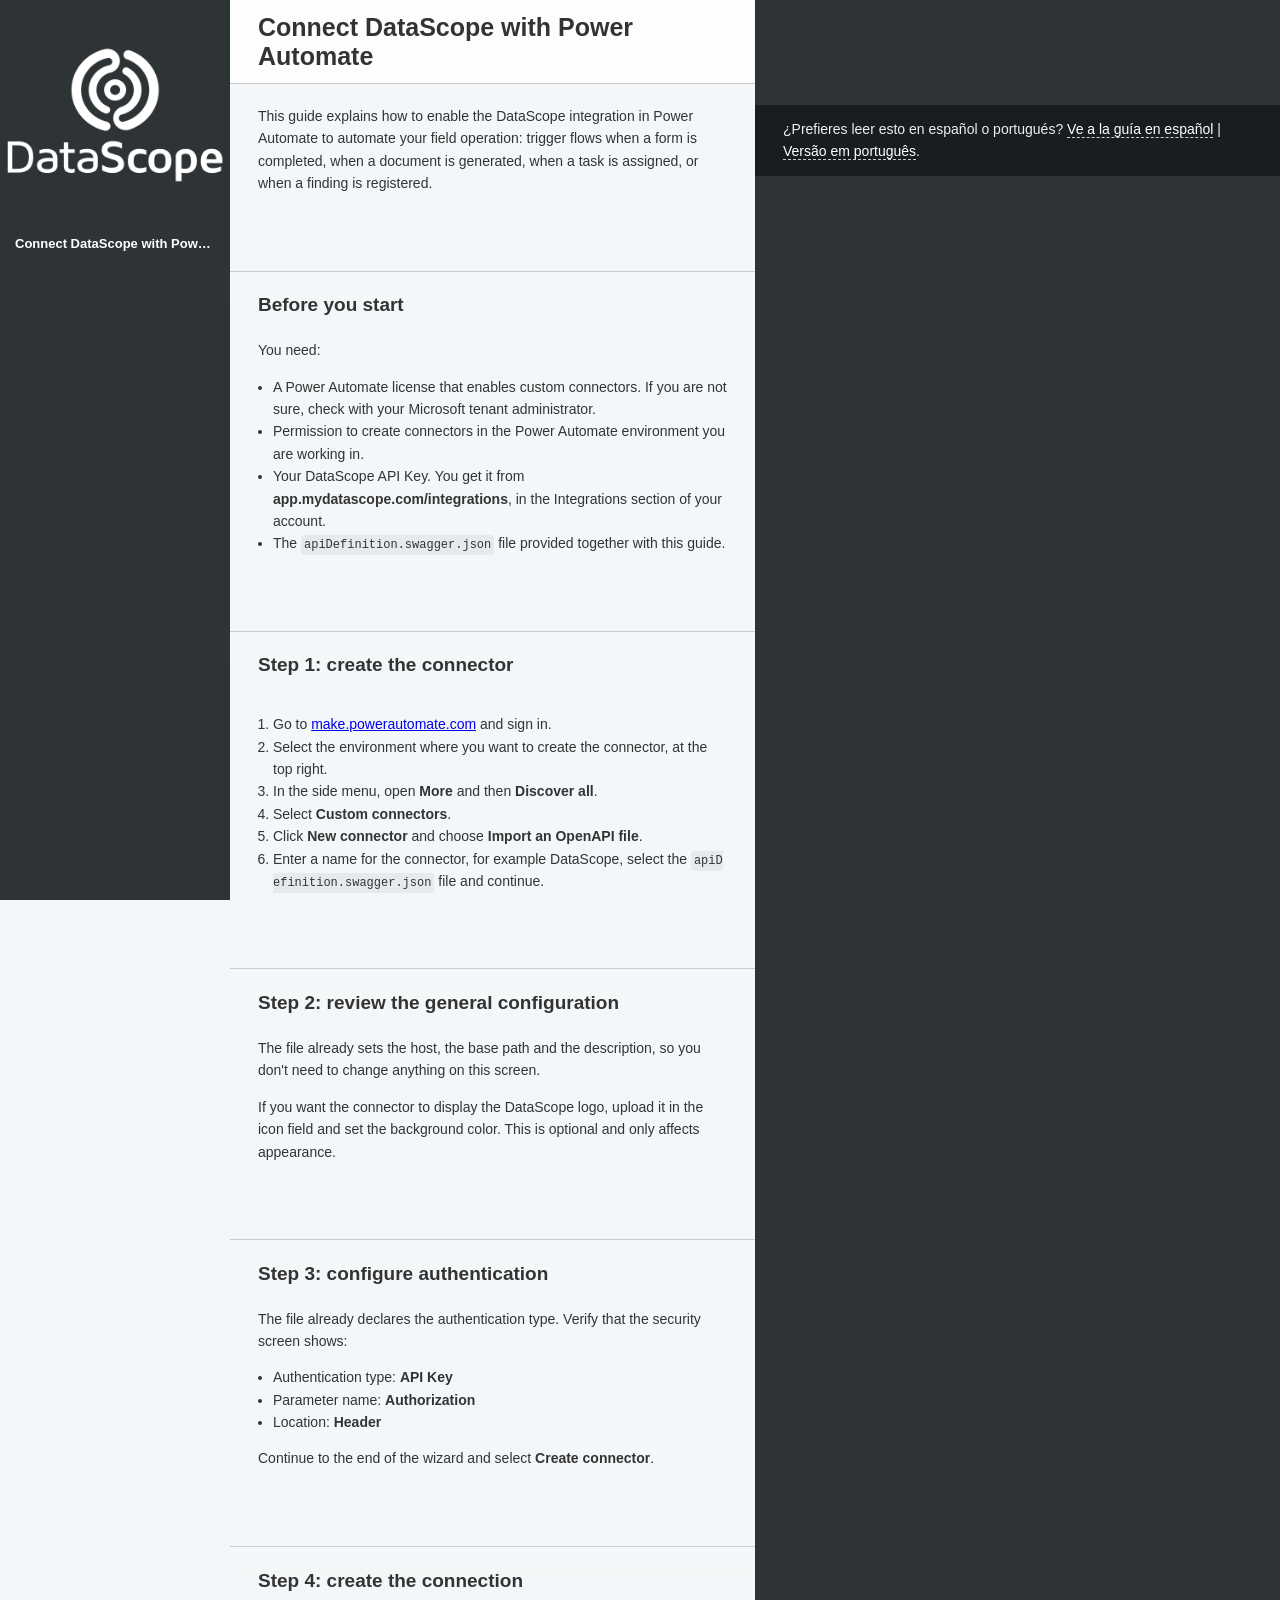
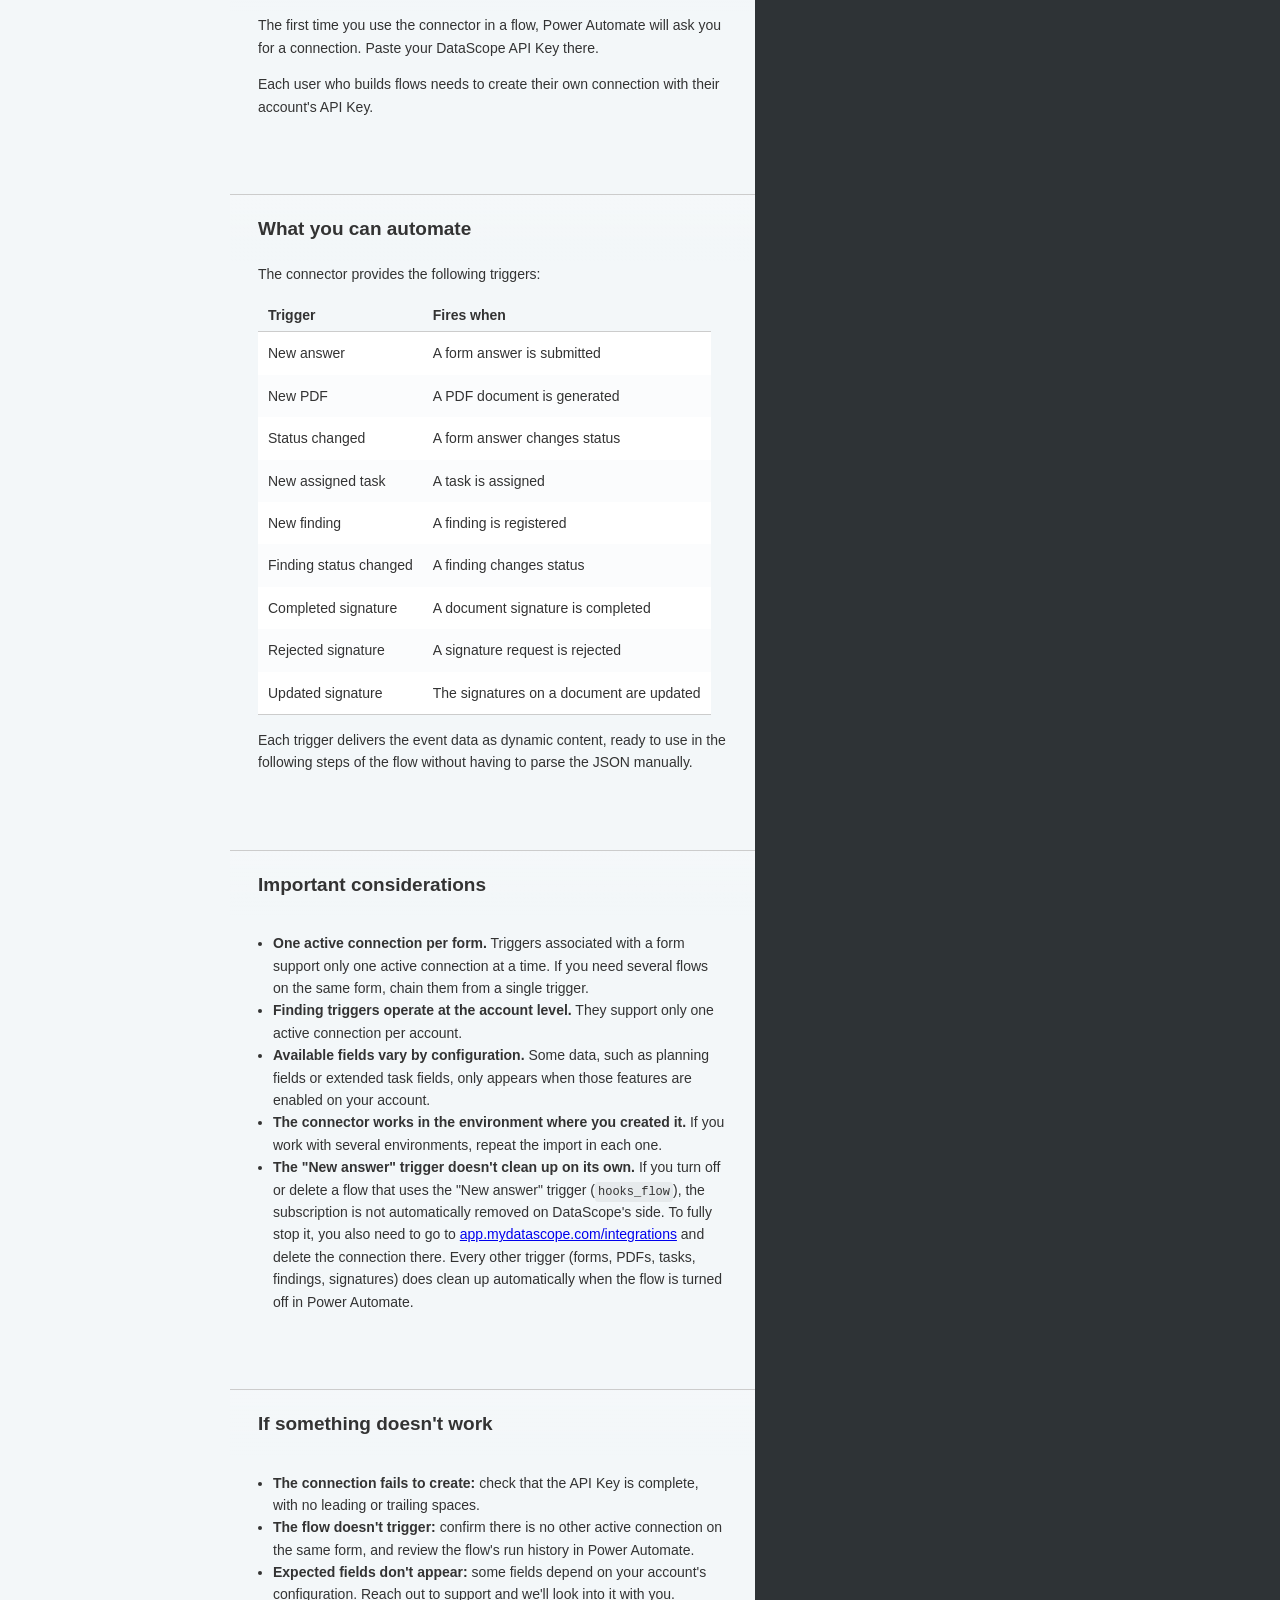
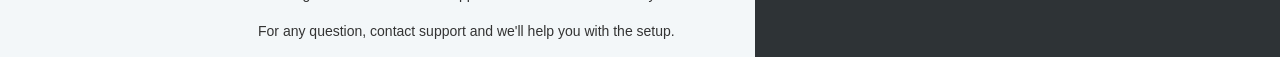
==== power_automate/connector_guide_en.html @ 63ce6d75 "deploy: f65d95aafb56ac2aa57282734aee9a17888c3201" ====
<!doctype html>
<html>
  <head>
    <meta charset="utf-8">
    <meta content="IE=edge,chrome=1" http-equiv="X-UA-Compatible">
    <meta name="viewport" content="width=device-width, initial-scale=1, maximum-scale=1">
    <title>Connect DataScope with Power Automate</title>

    <style>
      .highlight table td { padding: 5px; }
.highlight table pre { margin: 0; }
.highlight .gh {
  color: #999999;
}
.highlight .sr {
  color: #f6aa11;
}
.highlight .go {
  color: #888888;
}
.highlight .gp {
  color: #555555;
}
.highlight .gs {
}
.highlight .gu {
  color: #aaaaaa;
}
.highlight .nb {
  color: #f6aa11;
}
.highlight .cm {
  color: #75715e;
}
.highlight .cp {
  color: #75715e;
}
.highlight .c1 {
  color: #75715e;
}
.highlight .cs {
  color: #75715e;
}
.highlight .c, .highlight .cd {
  color: #75715e;
}
.highlight .err {
  color: #960050;
}
.highlight .gr {
  color: #960050;
}
.highlight .gt {
  color: #960050;
}
.highlight .gd {
  color: #49483e;
}
.highlight .gi {
  color: #49483e;
}
.highlight .ge {
  color: #49483e;
}
.highlight .kc {
  color: #66d9ef;
}
.highlight .kd {
  color: #66d9ef;
}
.highlight .kr {
  color: #66d9ef;
}
.highlight .no {
  color: #66d9ef;
}
.highlight .kt {
  color: #66d9ef;
}
.highlight .mf {
  color: #ae81ff;
}
.highlight .mh {
  color: #ae81ff;
}
.highlight .il {
  color: #ae81ff;
}
.highlight .mi {
  color: #ae81ff;
}
.highlight .mo {
  color: #ae81ff;
}
.highlight .m, .highlight .mb, .highlight .mx {
  color: #ae81ff;
}
.highlight .sc {
  color: #ae81ff;
}
.highlight .se {
  color: #ae81ff;
}
.highlight .ss {
  color: #ae81ff;
}
.highlight .sd {
  color: #e6db74;
}
.highlight .s2 {
  color: #e6db74;
}
.highlight .sb {
  color: #e6db74;
}
.highlight .sh {
  color: #e6db74;
}
.highlight .si {
  color: #e6db74;
}
.highlight .sx {
  color: #e6db74;
}
.highlight .s1 {
  color: #e6db74;
}
.highlight .s {
  color: #e6db74;
}
.highlight .na {
  color: #a6e22e;
}
.highlight .nc {
  color: #a6e22e;
}
.highlight .nd {
  color: #a6e22e;
}
.highlight .ne {
  color: #a6e22e;
}
.highlight .nf {
  color: #a6e22e;
}
.highlight .vc {
  color: #ffffff;
}
.highlight .nn {
  color: #ffffff;
}
.highlight .nl {
  color: #ffffff;
}
.highlight .ni {
  color: #ffffff;
}
.highlight .bp {
  color: #ffffff;
}
.highlight .vg {
  color: #ffffff;
}
.highlight .vi {
  color: #ffffff;
}
.highlight .nv {
  color: #ffffff;
}
.highlight .w {
  color: #ffffff;
}
.highlight {
  color: #ffffff;
}
.highlight .n, .highlight .py, .highlight .nx {
  color: #ffffff;
}
.highlight .ow {
  color: #f92672;
}
.highlight .nt {
  color: #f92672;
}
.highlight .k, .highlight .kv {
  color: #f92672;
}
.highlight .kn {
  color: #f92672;
}
.highlight .kp {
  color: #f92672;
}
.highlight .o {
  color: #f92672;
}
    </style>
    <link href="../stylesheets/screen.css" rel="stylesheet" media="screen" />
    <link href="../stylesheets/print.css" rel="stylesheet" media="print" />
      <script src="../javascripts/all_nosearch.js"></script>
  </head>

  <body class="power_automate power_automate_connector_guide_en" data-languages="[]">
    <a href="#" id="nav-button">
      <span>
        NAV
        <img src="../images/navbar.png" alt="Navbar" />
      </span>
    </a>
    <div class="toc-wrapper">
      <img src="../images/logo.png" class="logo" alt="Logo" />
      <div id="toc" class="toc-list-h1">
          <li>
            <a href="#connect-datascope-with-power-automate" class="toc-h1 toc-link" data-title="connect-datascope-with-power-automate">Connect DataScope with Power Automate</a>
              <ul class="toc-list-h2">
                  <li>
                    <a href="#before-you-start" class="toc-h2 toc-link" data-title="before-you-start">Before you start</a>
                  </li>
                  <li>
                    <a href="#step-1-create-the-connector" class="toc-h2 toc-link" data-title="step-1-create-the-connector">Step 1: create the connector</a>
                  </li>
                  <li>
                    <a href="#step-2-review-the-general-configuration" class="toc-h2 toc-link" data-title="step-2-review-the-general-configuration">Step 2: review the general configuration</a>
                  </li>
                  <li>
                    <a href="#step-3-configure-authentication" class="toc-h2 toc-link" data-title="step-3-configure-authentication">Step 3: configure authentication</a>
                  </li>
                  <li>
                    <a href="#step-4-create-the-connection" class="toc-h2 toc-link" data-title="step-4-create-the-connection">Step 4: create the connection</a>
                  </li>
                  <li>
                    <a href="#what-you-can-automate" class="toc-h2 toc-link" data-title="what-you-can-automate">What you can automate</a>
                  </li>
                  <li>
                    <a href="#important-considerations" class="toc-h2 toc-link" data-title="important-considerations">Important considerations</a>
                  </li>
                  <li>
                    <a href="#if-something-doesn-39-t-work" class="toc-h2 toc-link" data-title="if-something-doesn-t-work">If something doesn't work</a>
                  </li>
              </ul>
          </li>
      </div>
    </div>
    <div class="page-wrapper">
      <div class="dark-box"></div>
      <div class="content">
        <h1 id='connect-datascope-with-power-automate'>Connect DataScope with Power Automate</h1>
<blockquote>
<p>¿Prefieres leer esto en español o portugués? <a href="connector_guide_es.html">Ve a la guía en español</a> | <a href="connector_guide_pt.html">Versão em português</a>.</p>
</blockquote>

<p>This guide explains how to enable the DataScope integration in Power Automate
to automate your field operation: trigger flows when a form is completed,
when a document is generated, when a task is assigned, or when a finding is
registered.</p>
<h2 id='before-you-start'>Before you start</h2>
<p>You need:</p>

<ul>
<li>A Power Automate license that enables custom connectors. If you are not
sure, check with your Microsoft tenant administrator.</li>
<li>Permission to create connectors in the Power Automate environment you are
working in.</li>
<li>Your DataScope API Key. You get it from <strong>app.mydatascope.com/integrations</strong>,
in the Integrations section of your account.</li>
<li>The <code>apiDefinition.swagger.json</code> file provided together with this guide.</li>
</ul>
<h2 id='step-1-create-the-connector'>Step 1: create the connector</h2>
<ol>
<li>Go to <a href="https://make.powerautomate.com">make.powerautomate.com</a> and sign
in.</li>
<li>Select the environment where you want to create the connector, at the top
right.</li>
<li>In the side menu, open <strong>More</strong> and then <strong>Discover all</strong>.</li>
<li>Select <strong>Custom connectors</strong>.</li>
<li>Click <strong>New connector</strong> and choose <strong>Import an OpenAPI file</strong>.</li>
<li>Enter a name for the connector, for example DataScope, select the
<code>apiDefinition.swagger.json</code> file and continue.</li>
</ol>
<h2 id='step-2-review-the-general-configuration'>Step 2: review the general configuration</h2>
<p>The file already sets the host, the base path and the description, so you
don&#39;t need to change anything on this screen.</p>

<p>If you want the connector to display the DataScope logo, upload it in the
icon field and set the background color. This is optional and only affects
appearance.</p>
<h2 id='step-3-configure-authentication'>Step 3: configure authentication</h2>
<p>The file already declares the authentication type. Verify that the security
screen shows:</p>

<ul>
<li>Authentication type: <strong>API Key</strong></li>
<li>Parameter name: <strong>Authorization</strong></li>
<li>Location: <strong>Header</strong></li>
</ul>

<p>Continue to the end of the wizard and select <strong>Create connector</strong>.</p>
<h2 id='step-4-create-the-connection'>Step 4: create the connection</h2>
<p>The first time you use the connector in a flow, Power Automate will ask you
for a connection. Paste your DataScope API Key there.</p>

<p>Each user who builds flows needs to create their own connection with their
account&#39;s API Key.</p>
<h2 id='what-you-can-automate'>What you can automate</h2>
<p>The connector provides the following triggers:</p>

<table><thead>
<tr>
<th>Trigger</th>
<th>Fires when</th>
</tr>
</thead><tbody>
<tr>
<td>New answer</td>
<td>A form answer is submitted</td>
</tr>
<tr>
<td>New PDF</td>
<td>A PDF document is generated</td>
</tr>
<tr>
<td>Status changed</td>
<td>A form answer changes status</td>
</tr>
<tr>
<td>New assigned task</td>
<td>A task is assigned</td>
</tr>
<tr>
<td>New finding</td>
<td>A finding is registered</td>
</tr>
<tr>
<td>Finding status changed</td>
<td>A finding changes status</td>
</tr>
<tr>
<td>Completed signature</td>
<td>A document signature is completed</td>
</tr>
<tr>
<td>Rejected signature</td>
<td>A signature request is rejected</td>
</tr>
<tr>
<td>Updated signature</td>
<td>The signatures on a document are updated</td>
</tr>
</tbody></table>

<p>Each trigger delivers the event data as dynamic content, ready to use in the
following steps of the flow without having to parse the JSON manually.</p>
<h2 id='important-considerations'>Important considerations</h2>
<ul>
<li><strong>One active connection per form.</strong> Triggers associated with a form support
only one active connection at a time. If you need several flows on the
same form, chain them from a single trigger.</li>
<li><strong>Finding triggers operate at the account level.</strong> They support only one
active connection per account.</li>
<li><strong>Available fields vary by configuration.</strong> Some data, such as planning
fields or extended task fields, only appears when those features are
enabled on your account.</li>
<li><strong>The connector works in the environment where you created it.</strong> If you
work with several environments, repeat the import in each one.</li>
<li><strong>The &quot;New answer&quot; trigger doesn&#39;t clean up on its own.</strong> If you turn off or
delete a flow that uses the &quot;New answer&quot; trigger (<code>hooks_flow</code>), the
subscription is not automatically removed on DataScope&#39;s side. To fully
stop it, you also need to go to
<a href="https://app.mydatascope.com/integrations">app.mydatascope.com/integrations</a>
and delete the connection there. Every other trigger (forms, PDFs, tasks,
findings, signatures) does clean up automatically when the flow is turned
off in Power Automate.</li>
</ul>
<h2 id='if-something-doesn-39-t-work'>If something doesn&#39;t work</h2>
<ul>
<li><strong>The connection fails to create:</strong> check that the API Key is complete,
with no leading or trailing spaces.</li>
<li><strong>The flow doesn&#39;t trigger:</strong> confirm there is no other active connection
on the same form, and review the flow&#39;s run history in Power Automate.</li>
<li><strong>Expected fields don&#39;t appear:</strong> some fields depend on your account&#39;s
configuration. Reach out to support and we&#39;ll look into it with you.</li>
</ul>

<p>For any question, contact support and we&#39;ll help you with the setup.</p>

      </div>
      <div class="dark-box">
      </div>
    </div>
  </body>
</html>
---- stylesheets/screen.css ----
/*! normalize.css v3.0.2 | MIT License | git.io/normalize */html{font-family:sans-serif;-ms-text-size-adjust:100%;-webkit-text-size-adjust:100%}body{margin:0}article,aside,details,figcaption,figure,footer,header,hgroup,main,menu,nav,section,summary{display:block}audio,canvas,progress,video{display:inline-block;vertical-align:baseline}audio:not([controls]){display:none;height:0}[hidden],template{display:none}a{background-color:transparent}a:active,a:hover{outline:0}abbr[title]{border-bottom:1px dotted}b,strong{font-weight:bold}dfn{font-style:italic}h1{font-size:2em;margin:0.67em 0}mark{background:#ff0;color:#000}small{font-size:80%}sub,sup{font-size:75%;line-height:0;position:relative;vertical-align:baseline}sup{top:-0.5em}sub{bottom:-0.25em}img{border:0}svg:not(:root){overflow:hidden}figure{margin:1em 40px}hr{box-sizing:content-box;height:0}pre{overflow:auto}code,kbd,pre,samp{font-family:monospace, monospace;font-size:1em}button,input,optgroup,select,textarea{color:inherit;font:inherit;margin:0}button{overflow:visible}button,select{text-transform:none}button,html input[type="button"],input[type="reset"],input[type="submit"]{-webkit-appearance:button;cursor:pointer}button[disabled],html input[disabled]{cursor:default}button::-moz-focus-inner,input::-moz-focus-inner{border:0;padding:0}input{line-height:normal}input[type="checkbox"],input[type="radio"]{box-sizing:border-box;padding:0}input[type="number"]::-webkit-inner-spin-button,input[type="number"]::-webkit-outer-spin-button{height:auto}input[type="search"]{-webkit-appearance:textfield;box-sizing:content-box}input[type="search"]::-webkit-search-cancel-button,input[type="search"]::-webkit-search-decoration{-webkit-appearance:none}fieldset{border:1px solid #c0c0c0;margin:0 2px;padding:0.35em 0.625em 0.75em}legend{border:0;padding:0}textarea{overflow:auto}optgroup{font-weight:bold}table{border-collapse:collapse;border-spacing:0}td,th{padding:0}.content h1,.content h2,.content h3,.content h4,.content h5,.content h6,html,body{font-family:-apple-system, BlinkMacSystemFont, "Segoe UI", Roboto, Helvetica, Arial, sans-serif, "Apple Color Emoji", "Segoe UI Emoji", "Segoe UI Symbol";font-size:14px}.content h1,.content h2,.content h3,.content h4,.content h5,.content h6{font-weight:bold}.content code,.content pre{font-family:Consolas, Menlo, Monaco, "Lucida Console", "Liberation Mono", "DejaVu Sans Mono", "Bitstream Vera Sans Mono", "Courier New", monospace, serif;font-size:12px;line-height:1.5}.content code{word-break:break-all;-webkit-hyphens:auto;-ms-hyphens:auto;hyphens:auto}@font-face{font-family:'slate';src:url(../fonts/slate.eot?-syv14m);src:url(../fonts/slate.eot?#iefix-syv14m) format("embedded-opentype"),url(../fonts/slate.woff2?-syv14m) format("woff2"),url(../fonts/slate.woff?-syv14m) format("woff"),url(../fonts/slate.ttf?-syv14m) format("truetype"),url(../fonts/slate.svg?-syv14m#slate) format("svg");font-weight:normal;font-style:normal}.content aside.warning:before,.content aside.notice:before,.content aside.success:before,.toc-wrapper>.search:before{font-family:'slate';speak:none;font-style:normal;font-weight:normal;font-variant:normal;text-transform:none;line-height:1}.content aside.warning:before{content:"\e600"}.content aside.notice:before{content:"\e602"}.content aside.success:before{content:"\e606"}.toc-wrapper>.search:before{content:"\e607"}html,body{color:#333;padding:0;margin:0;-webkit-font-smoothing:antialiased;-moz-osx-font-smoothing:grayscale;background-color:#F3F7F9;height:100%;-webkit-text-size-adjust:none}#toc>ul>li>a>span{float:right;background-color:#2484FF;border-radius:40px;width:20px}.toc-wrapper{transition:left 0.3s ease-in-out;overflow-y:auto;overflow-x:hidden;position:fixed;z-index:30;top:0;left:0;bottom:0;width:230px;background-color:#2E3336;font-size:13px;font-weight:bold}.toc-wrapper .lang-selector{display:none}.toc-wrapper .lang-selector a{padding-top:0.5em;padding-bottom:0.5em}.toc-wrapper .logo{display:block;max-width:100%;margin-bottom:0px}.toc-wrapper>.search{position:relative}.toc-wrapper>.search input{background:#2E3336;border-width:0 0 1px 0;border-color:#666;padding:6px 0 6px 20px;box-sizing:border-box;margin:10px 15px;width:200px;outline:none;color:#fff;border-radius:0}.toc-wrapper>.search:before{position:absolute;top:17px;left:15px;color:#fff}.toc-wrapper .search-results{margin-top:0;box-sizing:border-box;height:0;overflow-y:auto;overflow-x:hidden;transition-property:height, margin;transition-duration:180ms;transition-timing-function:ease-in-out;background:#1E2224}.toc-wrapper .search-results.visible{height:30%;margin-bottom:1em}.toc-wrapper .search-results li{margin:1em 15px;line-height:1}.toc-wrapper .search-results a{color:#fff;text-decoration:none}.toc-wrapper .search-results a:hover{text-decoration:underline}.toc-wrapper ul,.toc-wrapper li{list-style:none;margin:0;padding:0;line-height:28px}.toc-wrapper li{color:#fff;transition-property:background;transition-timing-function:linear;transition-duration:200ms}.toc-wrapper .toc-link.active{background-color:#0F75D4;color:#fff}.toc-wrapper .toc-link.active-parent{background-color:#1E2224;color:#fff}.toc-wrapper .toc-list-h2{display:none;background-color:#1E2224;font-weight:500}.toc-wrapper .toc-h2{padding-left:25px;font-size:12px}.toc-wrapper .toc-footer{padding:1em 0;margin-top:1em;border-top:1px dashed #666}.toc-wrapper .toc-footer li,.toc-wrapper .toc-footer a{color:#fff;text-decoration:none}.toc-wrapper .toc-footer a:hover{text-decoration:underline}.toc-wrapper .toc-footer li{font-size:0.8em;line-height:1.7;text-decoration:none}.toc-link,.toc-footer li{padding:0 15px 0 15px;display:block;overflow-x:hidden;white-space:nowrap;text-overflow:ellipsis;text-decoration:none;color:#fff;transition-property:background;transition-timing-function:linear;transition-duration:130ms}#nav-button{padding:0 1.5em 5em 0;display:none;position:fixed;top:0;left:0;z-index:100;color:#000;text-decoration:none;font-weight:bold;opacity:0.7;line-height:16px;transition:left 0.3s ease-in-out}#nav-button span{display:block;padding:6px 6px 6px;background-color:rgba(243,247,249,0.7);transform-origin:0 0;transform:rotate(-90deg) translate(-100%, 0);border-radius:0 0 0 5px}#nav-button img{height:16px;vertical-align:bottom}#nav-button:hover{opacity:1}#nav-button.open{left:230px}.page-wrapper{margin-left:230px;position:relative;z-index:10;background-color:#F3F7F9;min-height:100%;padding-bottom:1px}.page-wrapper .dark-box{width:50%;background-color:#2E3336;position:absolute;right:0;top:0;bottom:0}.page-wrapper .lang-selector{position:fixed;z-index:50;border-bottom:5px solid #2E3336}.lang-selector{background-color:#1E2224;width:100%;font-weight:bold}.lang-selector a{display:block;float:left;color:#fff;text-decoration:none;padding:0 10px;line-height:30px;outline:0}.lang-selector a:active,.lang-selector a:focus{background-color:#111;color:#fff}.lang-selector a.active{background-color:#2E3336;color:#fff}.lang-selector:after{content:'';clear:both;display:block}.content{-webkit-transform:translateZ(0);position:relative;z-index:30}.content:after{content:'';display:block;clear:both}.content>h1,.content>h2,.content>h3,.content>h4,.content>h5,.content>h6,.content>p,.content>table,.content>ul,.content>ol,.content>aside,.content>dl{margin-right:50%;padding:0 28px;box-sizing:border-box;display:block}.content>ul,.content>ol{padding-left:43px}.content>h1,.content>h2,.content>div{clear:both}.content h1{font-size:25px;padding-top:0.5em;padding-bottom:0.5em;margin-bottom:21px;margin-top:2em;border-top:1px solid #ccc;border-bottom:1px solid #ccc;background-color:#fdfdfd}.content h1:first-child,.content div:first-child+h1{border-top-width:0;margin-top:0}.content h2{font-size:19px;margin-top:4em;margin-bottom:0;border-top:1px solid #ccc;padding-top:1.2em;padding-bottom:1.2em;background-image:linear-gradient(to bottom, rgba(255,255,255,0.2), rgba(255,255,255,0))}.content h1+h2,.content h1+div+h2{margin-top:-21px;border-top:none}.content h3,.content h4,.content h5,.content h6{font-size:15px;margin-top:2.5em;margin-bottom:0.8em}.content h4,.content h5,.content h6{font-size:10px}.content hr{margin:2em 0;border-top:2px solid #2E3336;border-bottom:2px solid #F3F7F9}.content table{margin-bottom:1em;overflow:auto}.content table th,.content table td{text-align:left;vertical-align:top;line-height:1.6}.content table th code,.content table td code{white-space:nowrap}.content table th{padding:5px 10px;border-bottom:1px solid #ccc;vertical-align:bottom}.content table td{padding:10px}.content table tr:last-child{border-bottom:1px solid #ccc}.content table tr:nth-child(odd)>td{background-color:white}.content table tr:nth-child(even)>td{background-color:#fbfcfd}.content dt{font-weight:bold}.content dd{margin-left:15px}.content p,.content li,.content dt,.content dd{line-height:1.6;margin-top:0}.content img{max-width:100%}.content code{background-color:rgba(0,0,0,0.05);padding:3px;border-radius:3px}.content pre>code{background-color:transparent;padding:0}.content aside{padding-top:1em;padding-bottom:1em;margin-top:1.5em;margin-bottom:1.5em;background:#8fbcd4;line-height:1.6}.content aside.warning{background-color:#c97a7e}.content aside.success{background-color:#6ac174}.content aside:before{vertical-align:middle;padding-right:0.5em;font-size:14px}.content .search-highlight{padding:2px;margin:-3px;border-radius:4px;border:1px solid #F7E633;background:linear-gradient(to top left, #F7E633 0%, #F1D32F 100%)}.content pre,.content blockquote{background-color:#1E2224;color:#fff;margin:0;width:50%;float:right;clear:right;box-sizing:border-box}.content pre>p,.content blockquote>p{margin:0}.content pre a,.content blockquote a{color:#fff;text-decoration:none;border-bottom:dashed 1px #ccc}.content pre{padding-top:2em;padding-bottom:2em;padding:2em 28px}.content blockquote>p{background-color:#191D1F;padding:13px 2em;color:#eee}@media (max-width: 930px){.toc-wrapper{left:-230px}.toc-wrapper.open{left:0}.page-wrapper{margin-left:0}#nav-button{display:block}.toc-link{padding-top:0.3em;padding-bottom:0.3em}}@media (max-width: 700px){.dark-box{display:none}.content>h1,.content>h2,.content>h3,.content>h4,.content>h5,.content>h6,.content>p,.content>table,.content>ul,.content>ol,.content>aside,.content>dl{margin-right:0}.toc-wrapper .lang-selector{display:block}.page-wrapper .lang-selector{display:none}.content pre,.content blockquote{width:auto;float:none}.content>pre+h1,.content>blockquote+h1,.content>pre+h2,.content>blockquote+h2,.content>pre+h3,.content>blockquote+h3,.content>pre+h4,.content>blockquote+h4,.content>pre+h5,.content>blockquote+h5,.content>pre+h6,.content>blockquote+h6,.content>pre+p,.content>blockquote+p,.content>pre+table,.content>blockquote+table,.content>pre+ul,.content>blockquote+ul,.content>pre+ol,.content>blockquote+ol,.content>pre+aside,.content>blockquote+aside,.content>pre+dl,.content>blockquote+dl{margin-top:28px}}.highlight .c,.highlight .cm,.highlight .c1,.highlight .cs{color:#909090}.highlight,.highlight .w{background-color:#1E2224}
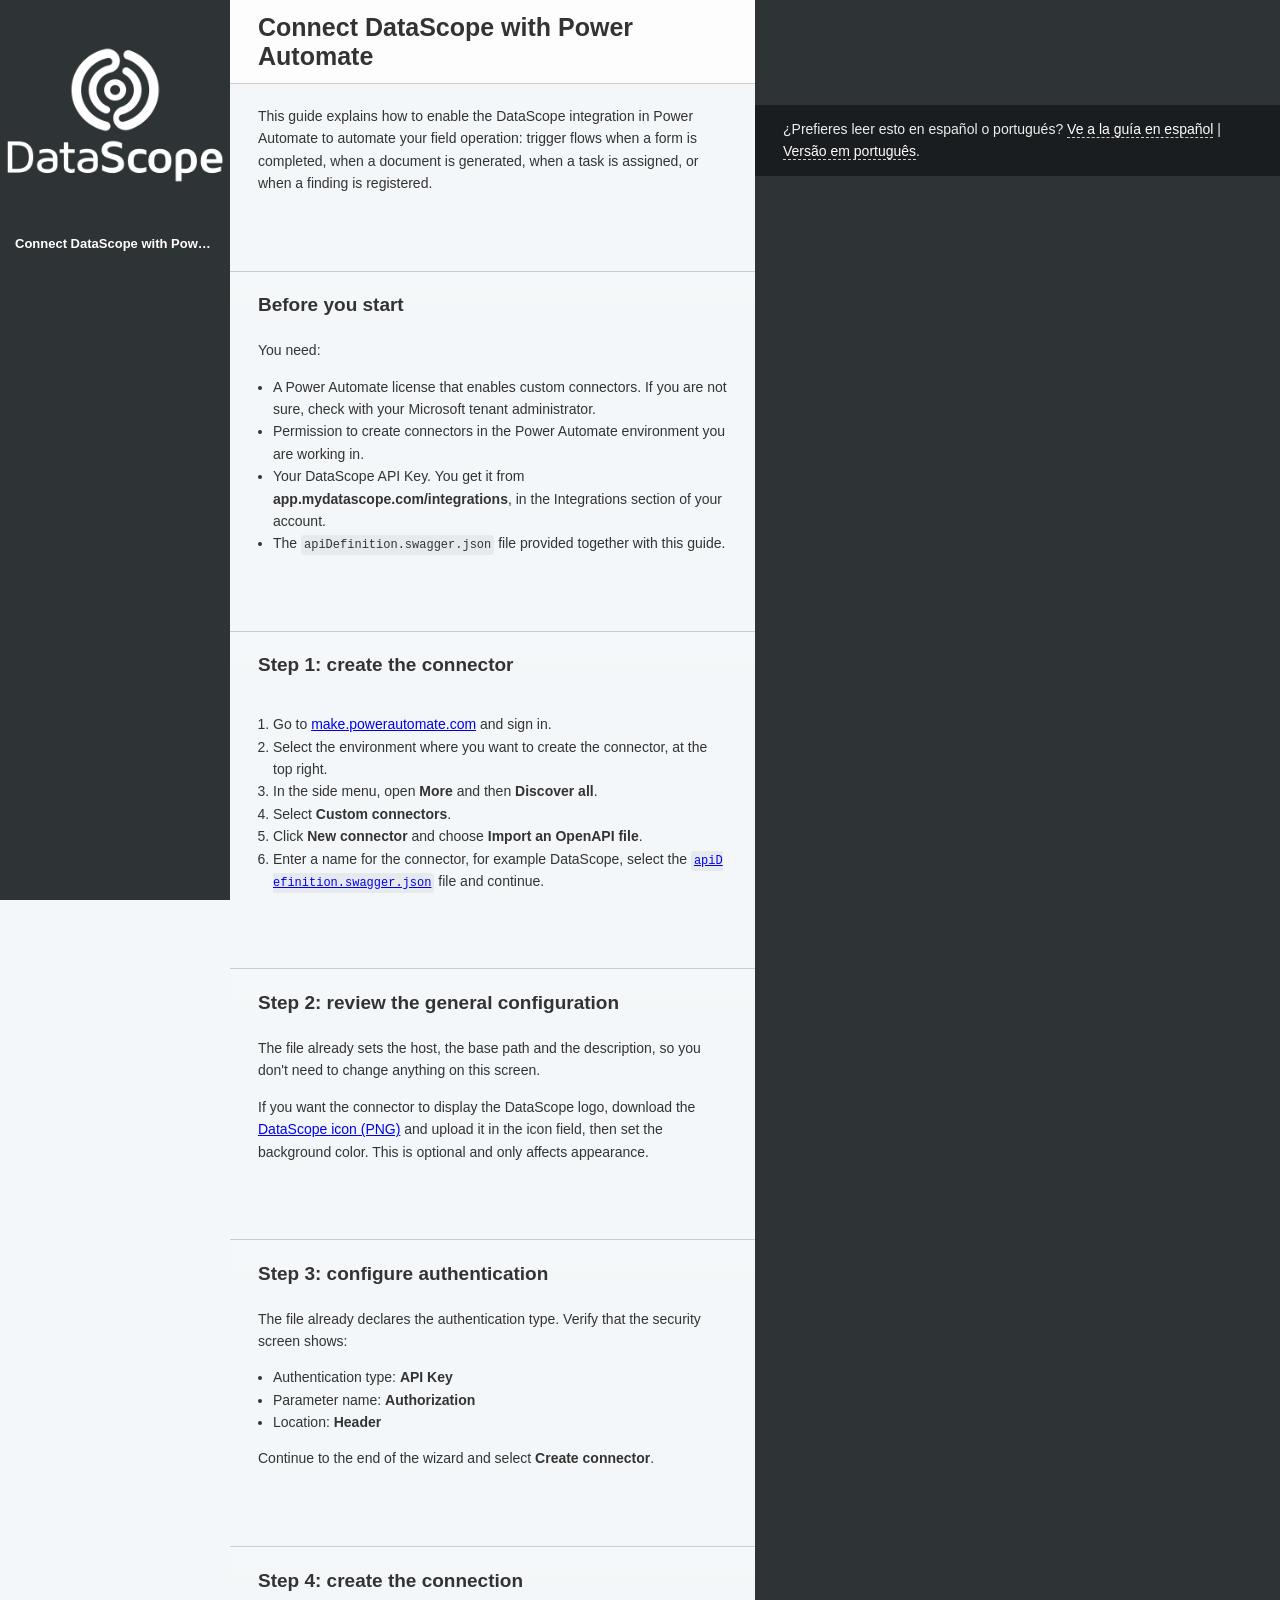
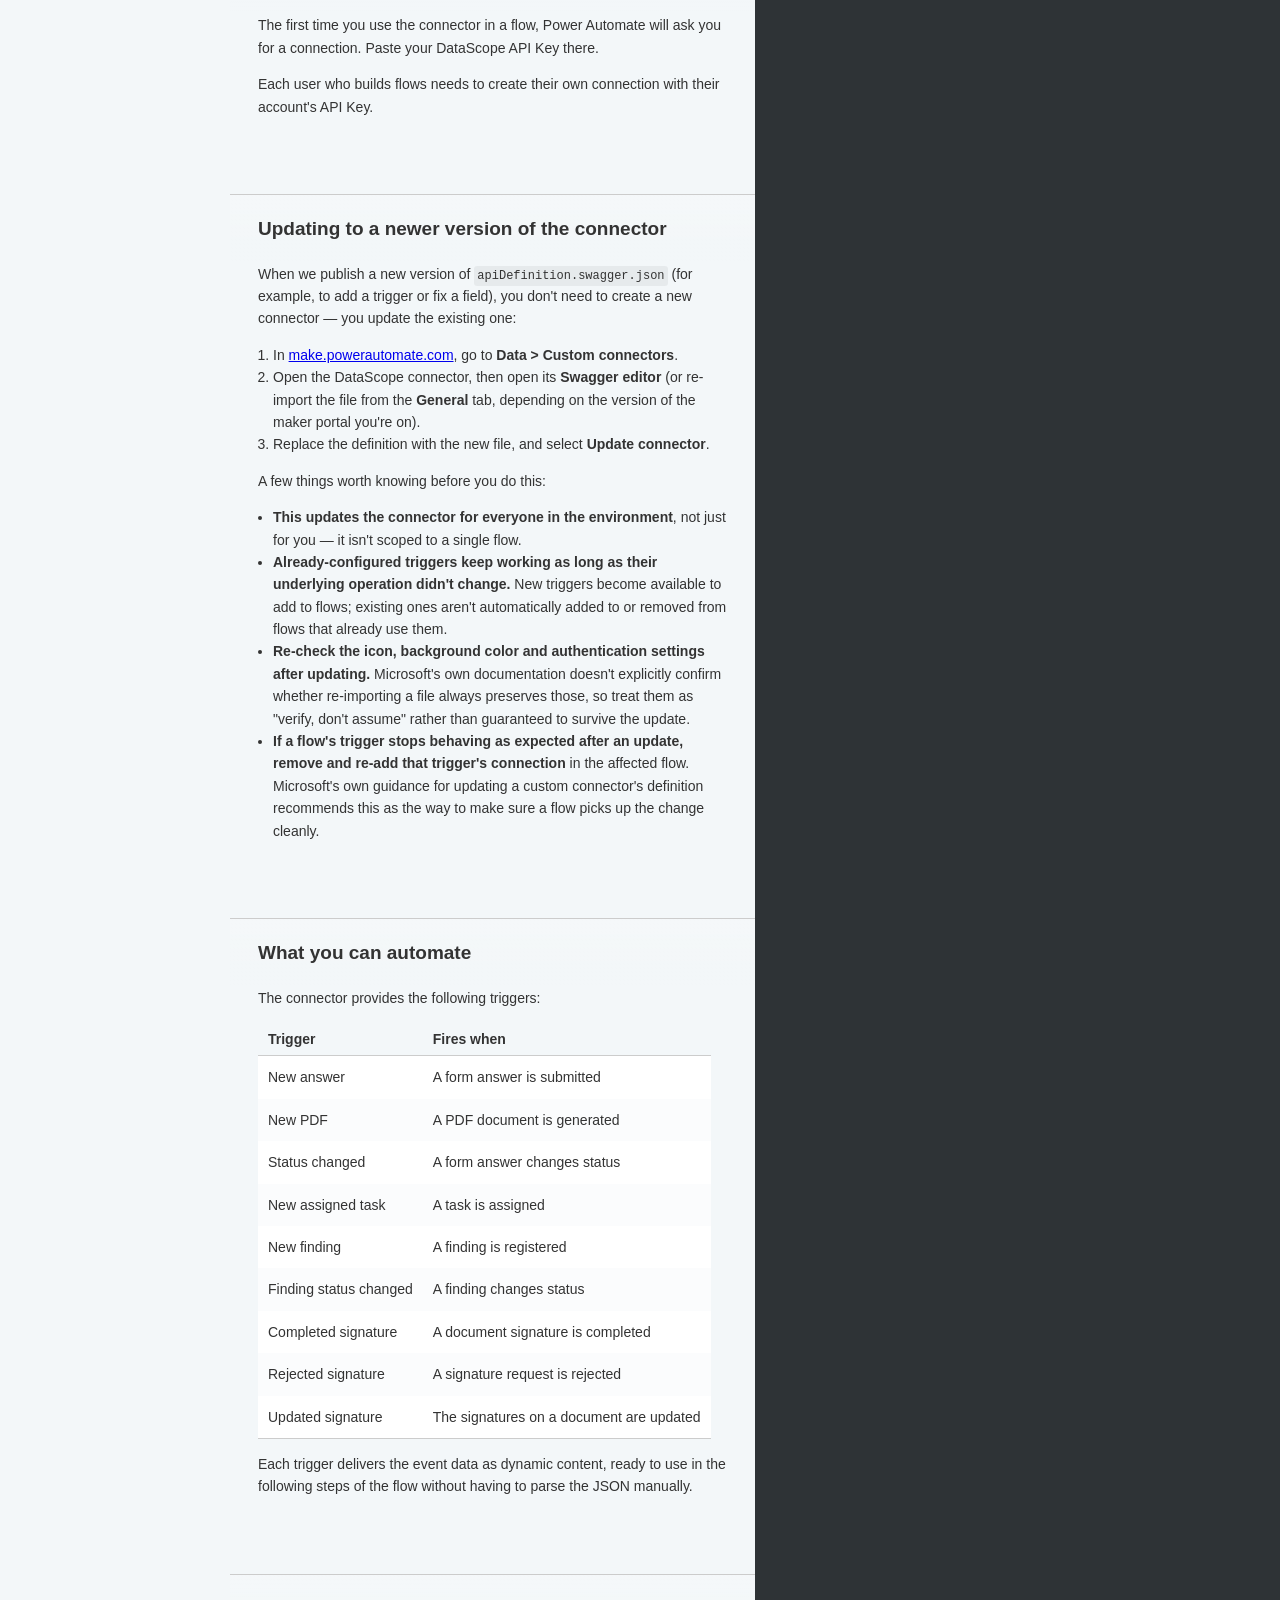
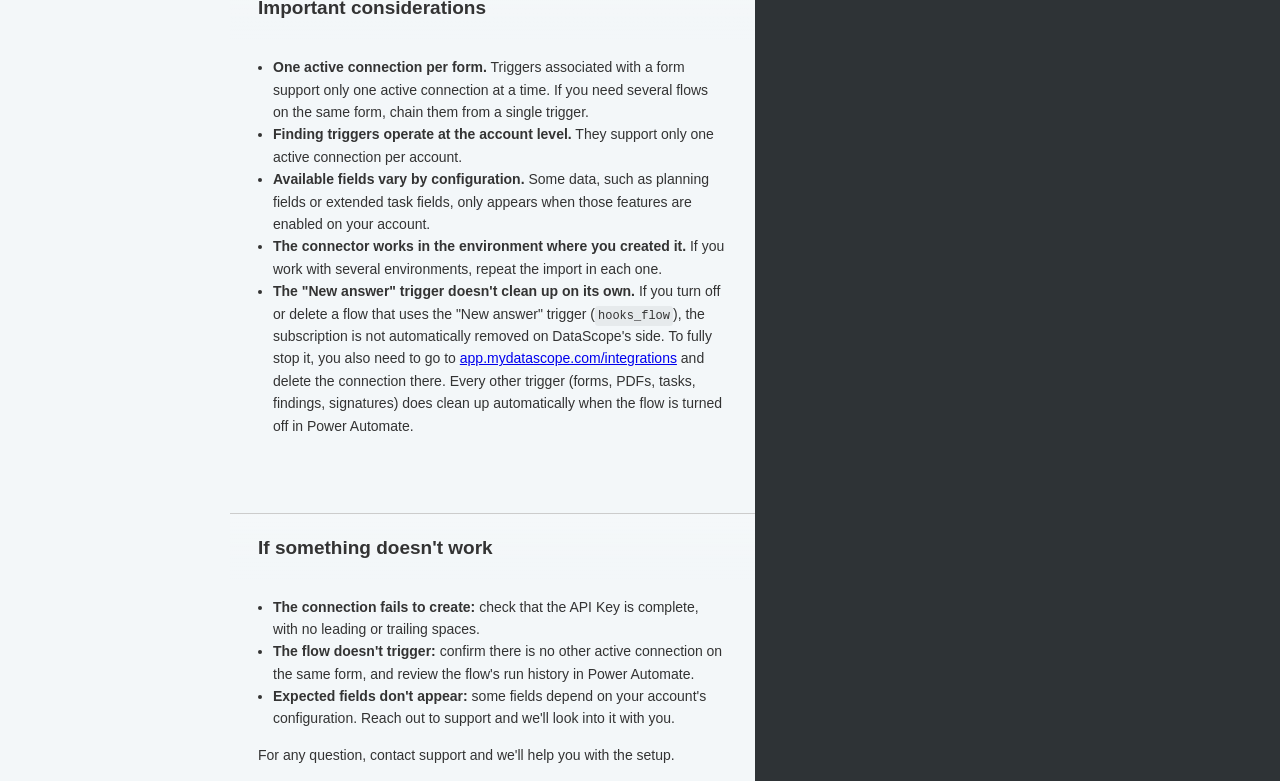
==== commit 4bb5fff2: "deploy: b2612ad9be53dbe543293acf3edf9f59f0210ff0" ====
--- a/power_automate/connector_guide_en.html
+++ b/power_automate/connector_guide_en.html
@@ -228,6 +228,9 @@
                   </li>
                   <li>
                     <a href="#step-4-create-the-connection" class="toc-h2 toc-link" data-title="step-4-create-the-connection">Step 4: create the connection</a>
+                  </li>
+                  <li>
+                    <a href="#updating-to-a-newer-version-of-the-connector" class="toc-h2 toc-link" data-title="updating-to-a-newer-version-of-the-connector">Updating to a newer version of the connector</a>
                   </li>
                   <li>
                     <a href="#what-you-can-automate" class="toc-h2 toc-link" data-title="what-you-can-automate">What you can automate</a>
@@ -276,15 +279,16 @@
 <li>Select <strong>Custom connectors</strong>.</li>
 <li>Click <strong>New connector</strong> and choose <strong>Import an OpenAPI file</strong>.</li>
 <li>Enter a name for the connector, for example DataScope, select the
-<code>apiDefinition.swagger.json</code> file and continue.</li>
+<a href="https://raw.githubusercontent.com/DScope/docs/main/source/power_automate/apiDefinition.swagger.json" target="_blank" rel="noopener noreferrer"><code>apiDefinition.swagger.json</code></a> file and continue.</li>
 </ol>
 <h2 id='step-2-review-the-general-configuration'>Step 2: review the general configuration</h2>
 <p>The file already sets the host, the base path and the description, so you
 don&#39;t need to change anything on this screen.</p>
 
-<p>If you want the connector to display the DataScope logo, upload it in the
-icon field and set the background color. This is optional and only affects
-appearance.</p>
+<p>If you want the connector to display the DataScope logo, download the
+<a href="https://raw.githubusercontent.com/DScope/docs/main/source/power_automate/datascope_icon.png" target="_blank" rel="noopener noreferrer">DataScope icon (PNG)</a>
+and upload it in the icon field, then set the background color. This is
+optional and only affects appearance.</p>
 <h2 id='step-3-configure-authentication'>Step 3: configure authentication</h2>
 <p>The file already declares the authentication type. Verify that the security
 screen shows:</p>
@@ -302,6 +306,23 @@
 
 <p>Each user who builds flows needs to create their own connection with their
 account&#39;s API Key.</p>
+<h2 id='updating-to-a-newer-version-of-the-connector'>Updating to a newer version of the connector</h2>
+<p>When we publish a new version of <code>apiDefinition.swagger.json</code> (for example, to add a trigger or fix a field), you don&#39;t need to create a new connector — you update the existing one:</p>
+
+<ol>
+<li>In <a href="https://make.powerautomate.com">make.powerautomate.com</a>, go to <strong>Data &gt; Custom connectors</strong>.</li>
+<li>Open the DataScope connector, then open its <strong>Swagger editor</strong> (or re-import the file from the <strong>General</strong> tab, depending on the version of the maker portal you&#39;re on).</li>
+<li>Replace the definition with the new file, and select <strong>Update connector</strong>.</li>
+</ol>
+
+<p>A few things worth knowing before you do this:</p>
+
+<ul>
+<li><strong>This updates the connector for everyone in the environment</strong>, not just for you — it isn&#39;t scoped to a single flow.</li>
+<li><strong>Already-configured triggers keep working as long as their underlying operation didn&#39;t change.</strong> New triggers become available to add to flows; existing ones aren&#39;t automatically added to or removed from flows that already use them.</li>
+<li><strong>Re-check the icon, background color and authentication settings after updating.</strong> Microsoft&#39;s own documentation doesn&#39;t explicitly confirm whether re-importing a file always preserves those, so treat them as &quot;verify, don&#39;t assume&quot; rather than guaranteed to survive the update.</li>
+<li><strong>If a flow&#39;s trigger stops behaving as expected after an update, remove and re-add that trigger&#39;s connection</strong> in the affected flow. Microsoft&#39;s own guidance for updating a custom connector&#39;s definition recommends this as the way to make sure a flow picks up the change cleanly.</li>
+</ul>
 <h2 id='what-you-can-automate'>What you can automate</h2>
 <p>The connector provides the following triggers:</p>
 
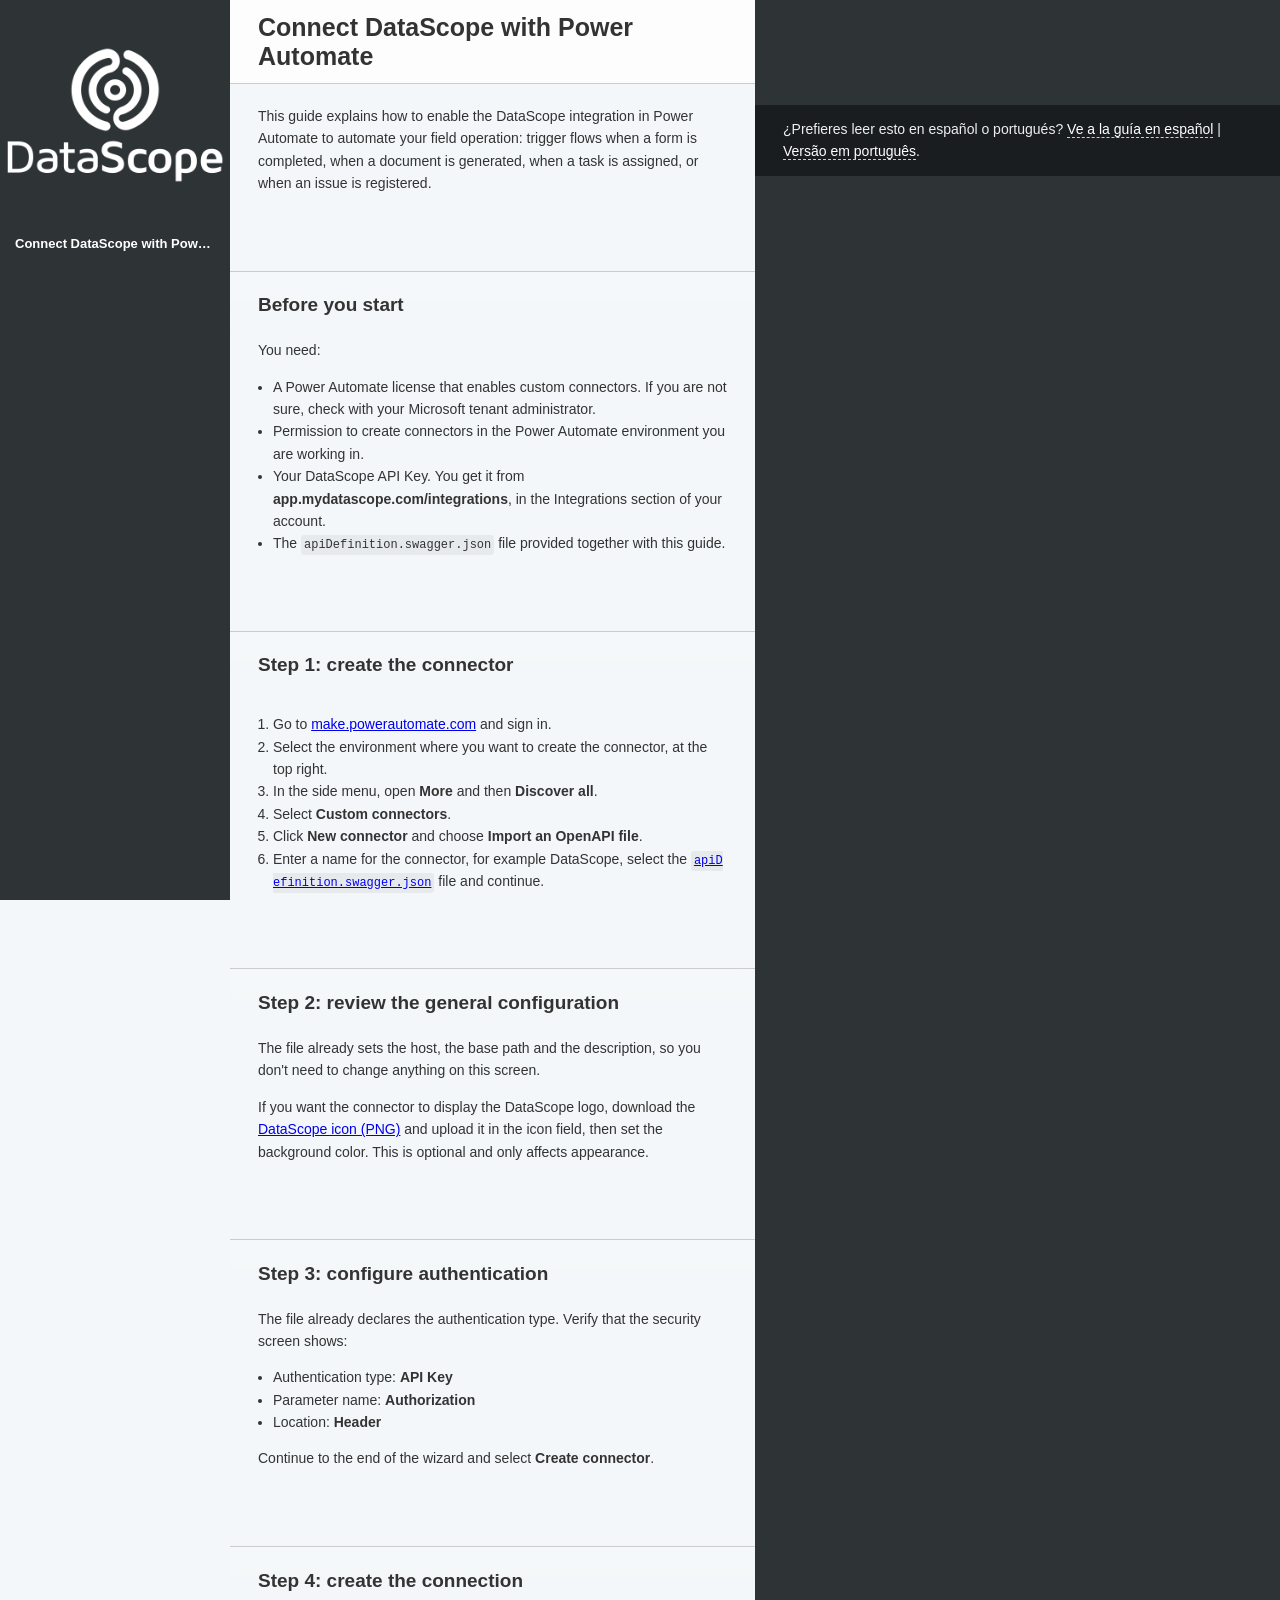
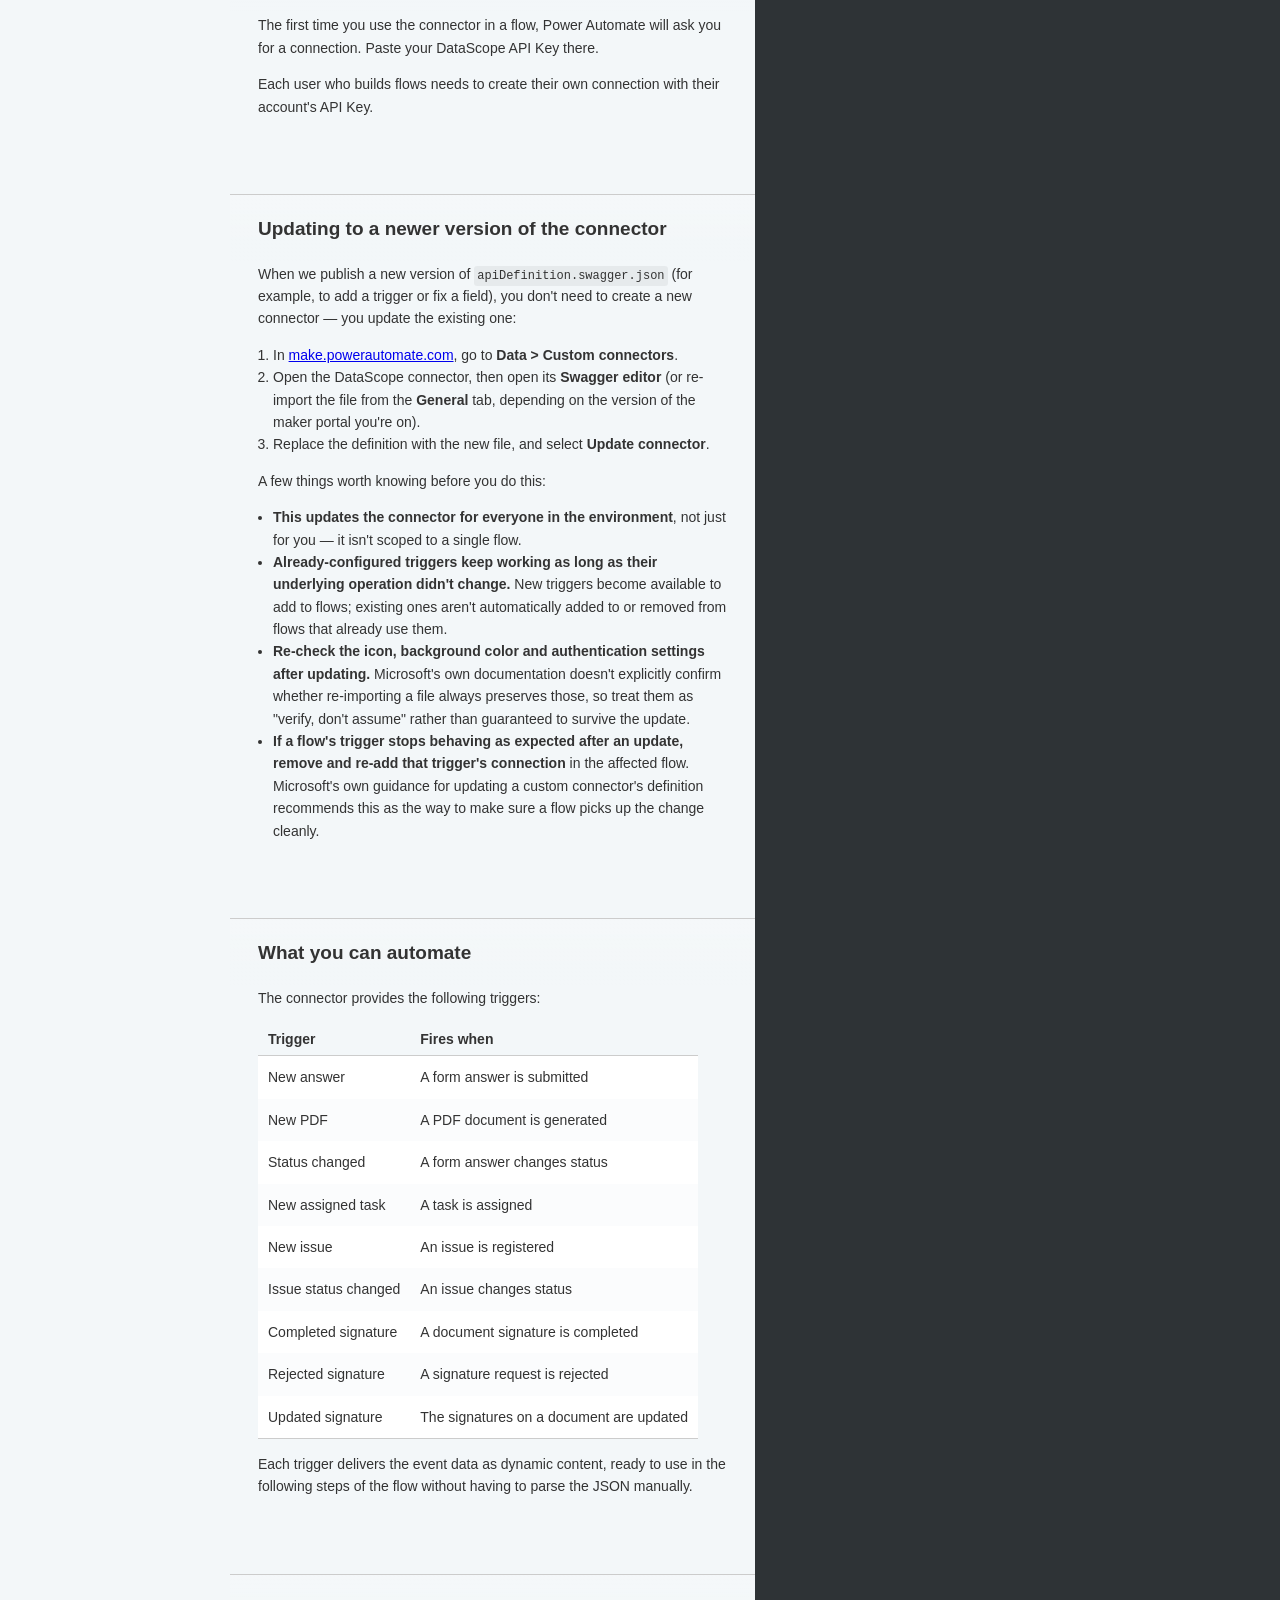
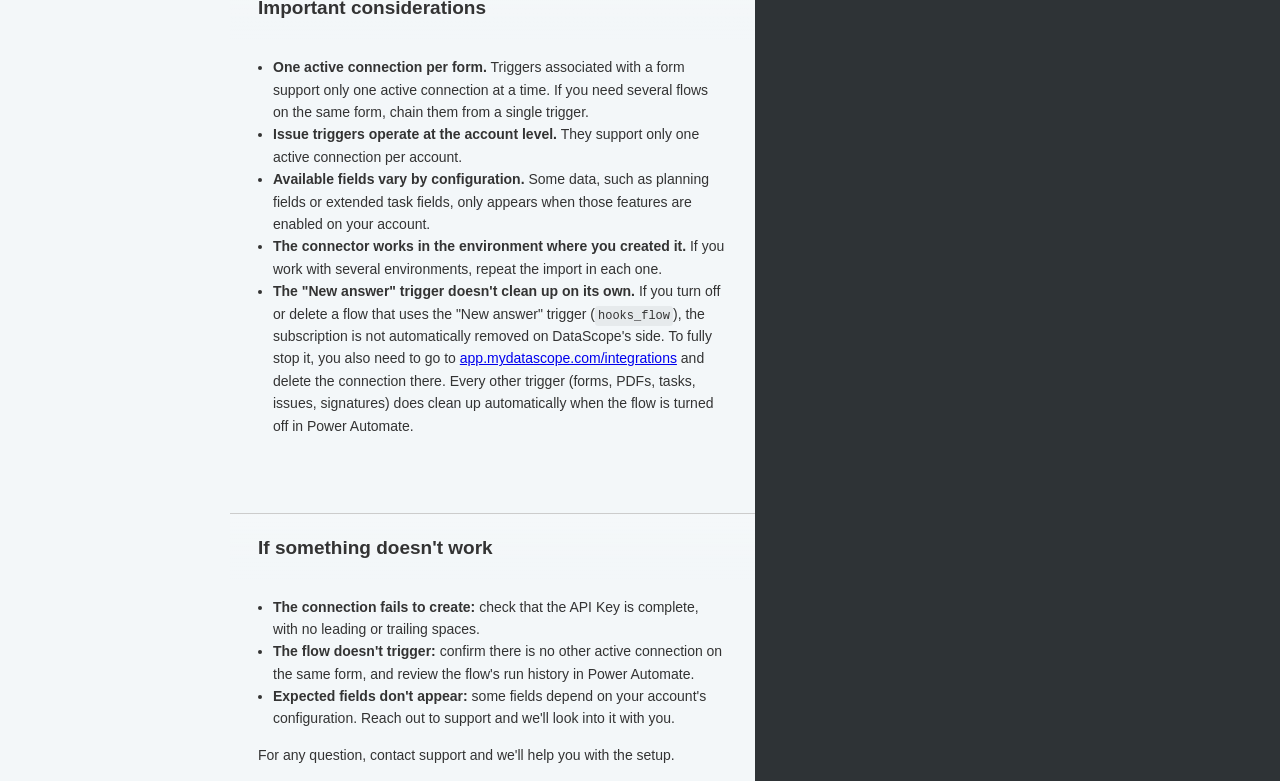
==== commit 54f52008: "deploy: 6b175dfdc4683d968d15318534511d448f4f820d" ====
--- a/power_automate/connector_guide_en.html
+++ b/power_automate/connector_guide_en.html
@@ -255,7 +255,7 @@
 
 <p>This guide explains how to enable the DataScope integration in Power Automate
 to automate your field operation: trigger flows when a form is completed,
-when a document is generated, when a task is assigned, or when a finding is
+when a document is generated, when a task is assigned, or when an issue is
 registered.</p>
 <h2 id='before-you-start'>Before you start</h2>
 <p>You need:</p>
@@ -349,12 +349,12 @@
 <td>A task is assigned</td>
 </tr>
 <tr>
-<td>New finding</td>
-<td>A finding is registered</td>
-</tr>
-<tr>
-<td>Finding status changed</td>
-<td>A finding changes status</td>
+<td>New issue</td>
+<td>An issue is registered</td>
+</tr>
+<tr>
+<td>Issue status changed</td>
+<td>An issue changes status</td>
 </tr>
 <tr>
 <td>Completed signature</td>
@@ -377,7 +377,7 @@
 <li><strong>One active connection per form.</strong> Triggers associated with a form support
 only one active connection at a time. If you need several flows on the
 same form, chain them from a single trigger.</li>
-<li><strong>Finding triggers operate at the account level.</strong> They support only one
+<li><strong>Issue triggers operate at the account level.</strong> They support only one
 active connection per account.</li>
 <li><strong>Available fields vary by configuration.</strong> Some data, such as planning
 fields or extended task fields, only appears when those features are
@@ -390,7 +390,7 @@
 stop it, you also need to go to
 <a href="https://app.mydatascope.com/integrations">app.mydatascope.com/integrations</a>
 and delete the connection there. Every other trigger (forms, PDFs, tasks,
-findings, signatures) does clean up automatically when the flow is turned
+issues, signatures) does clean up automatically when the flow is turned
 off in Power Automate.</li>
 </ul>
 <h2 id='if-something-doesn-39-t-work'>If something doesn&#39;t work</h2>
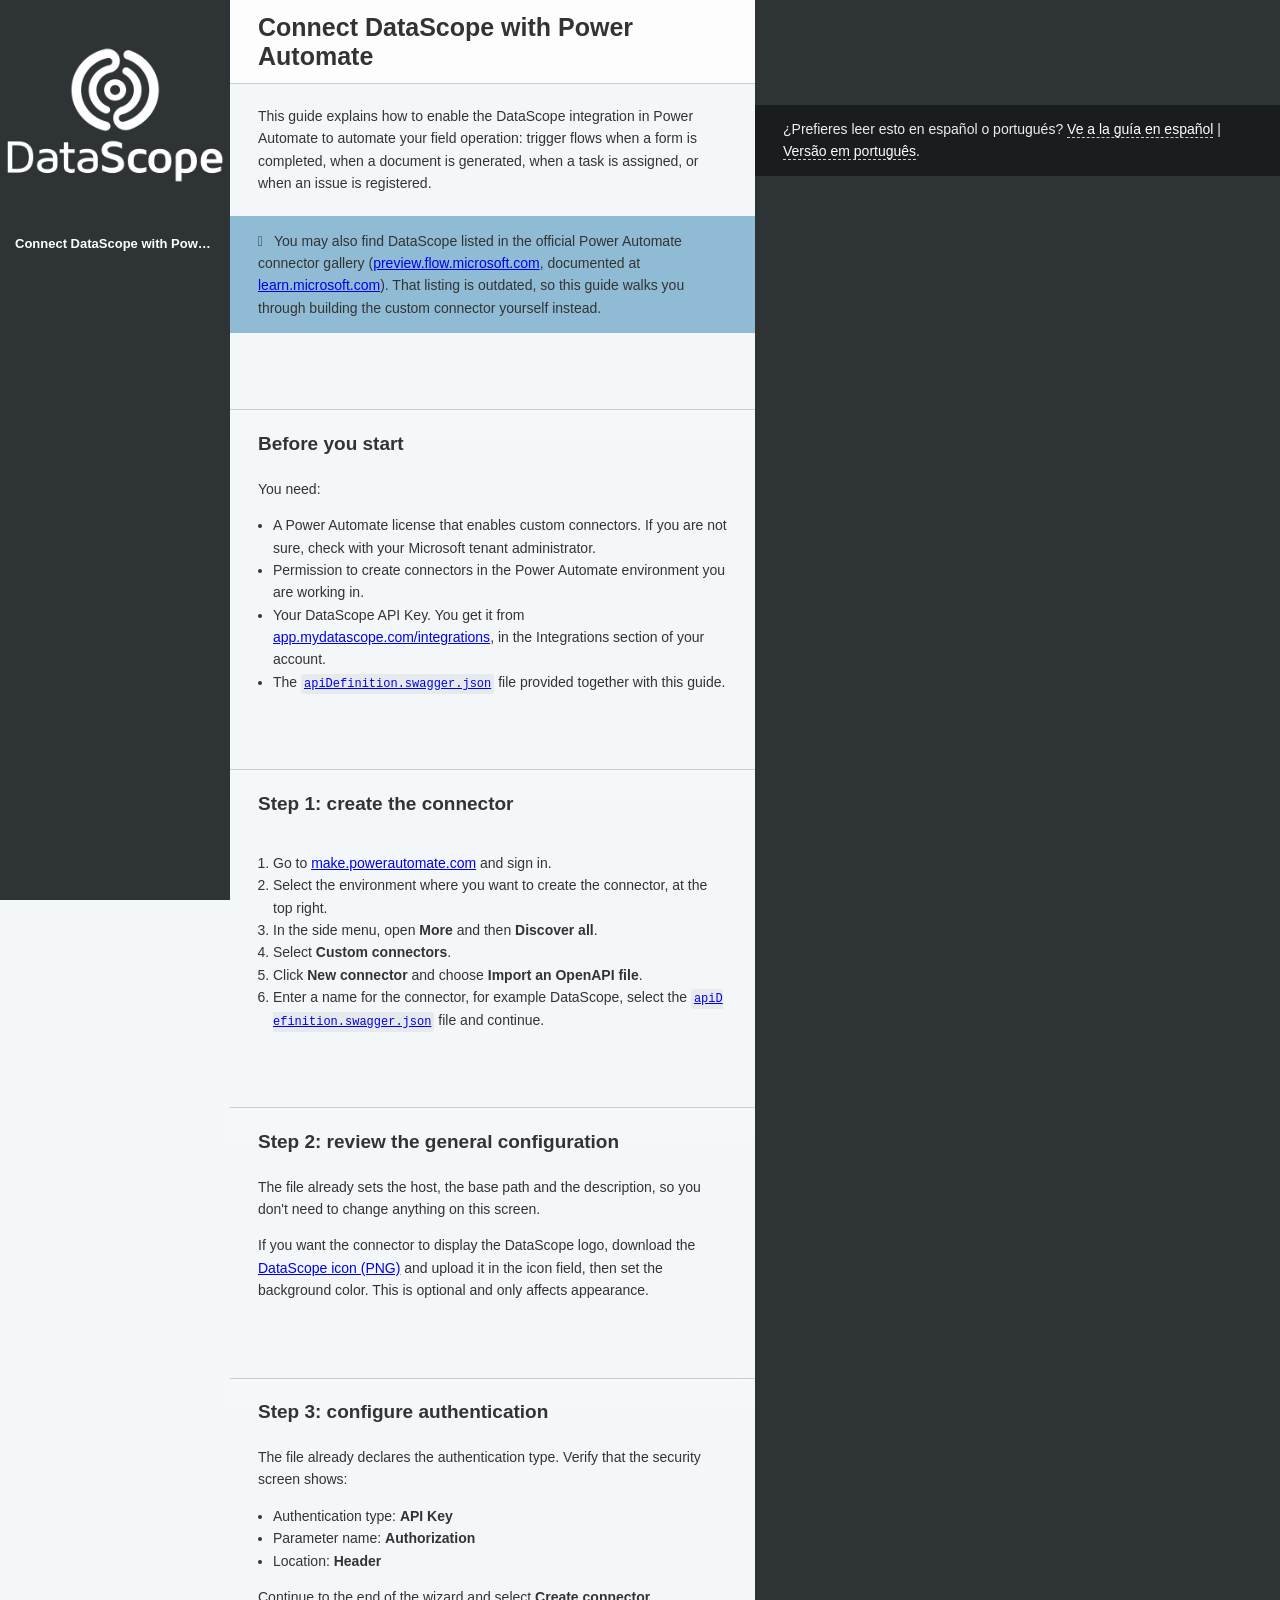
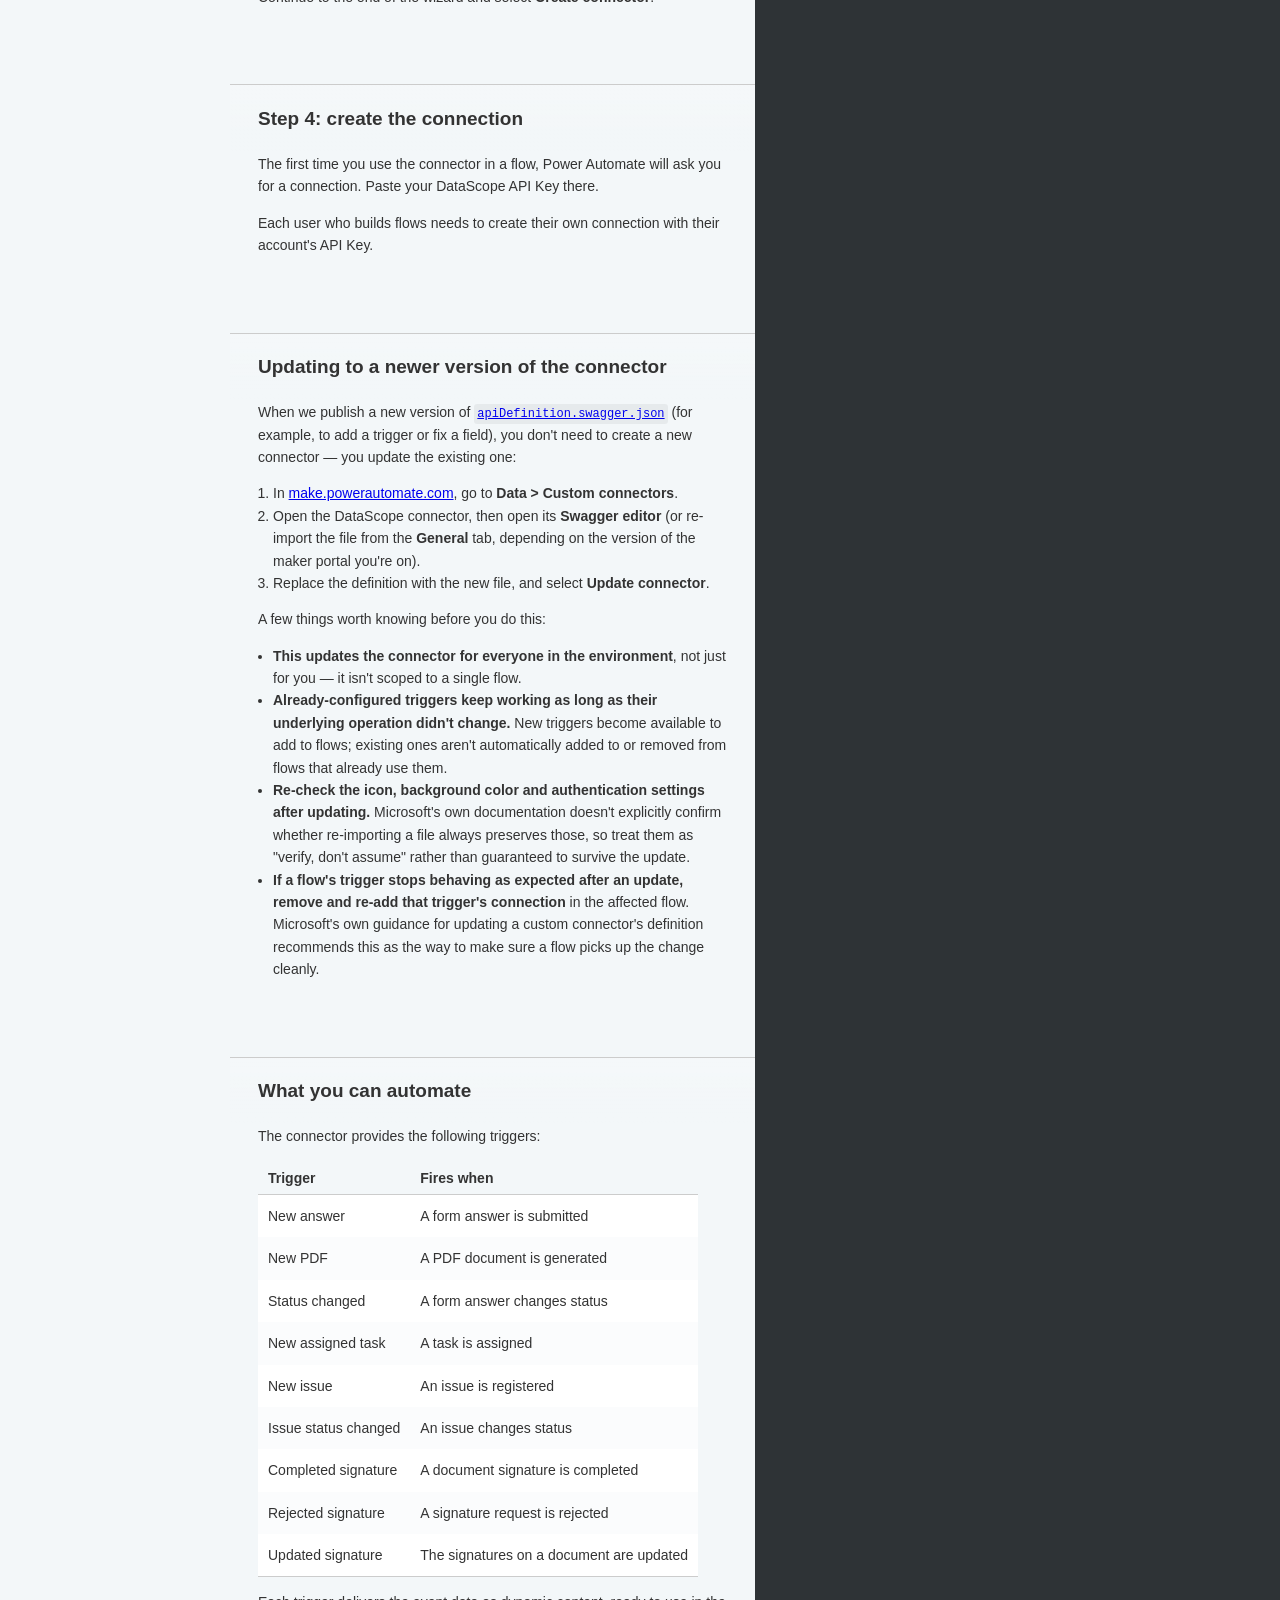
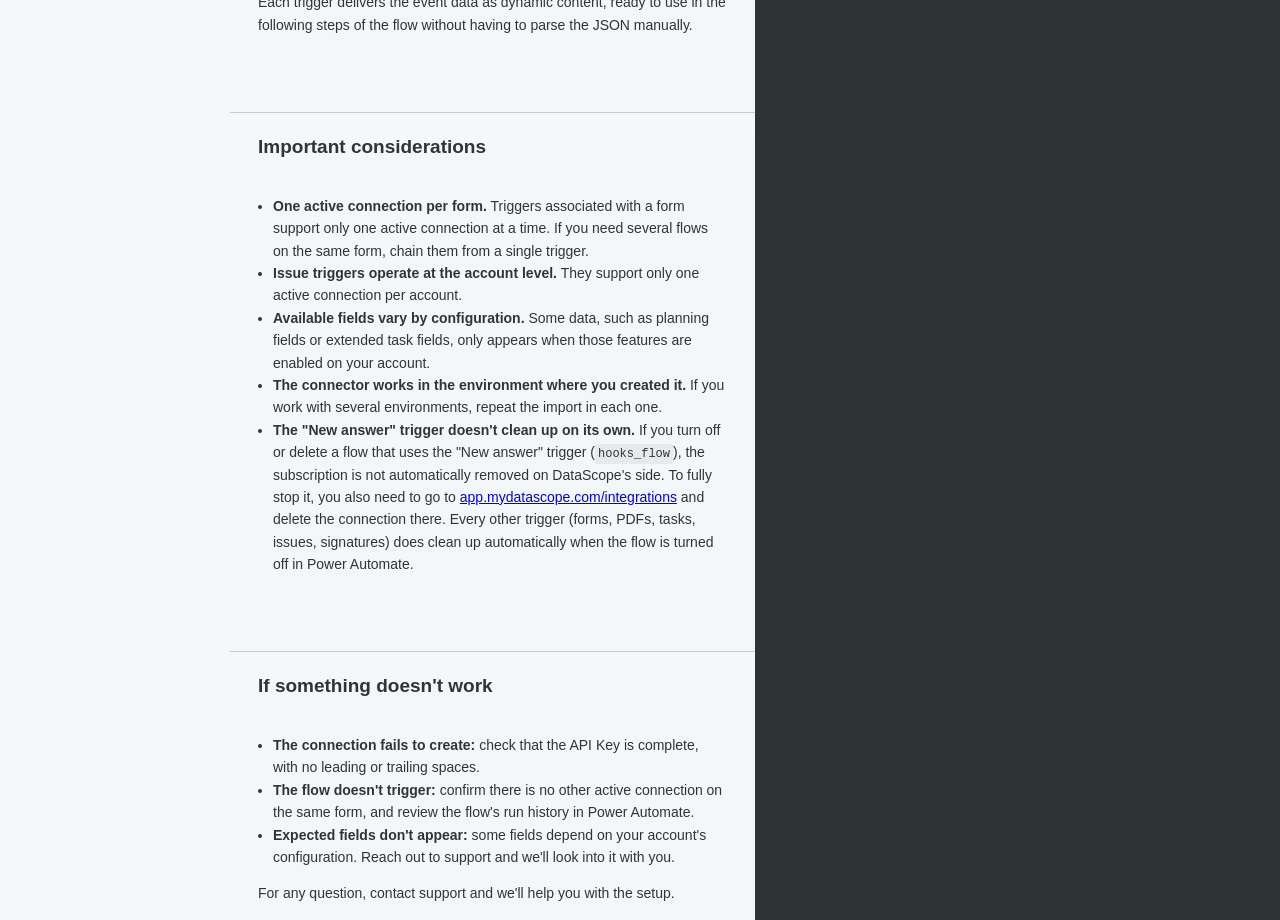
==== commit e6f73df0: "deploy: a2f075fa1399230e47620f519bf89f27a59d16b0" ====
--- a/power_automate/connector_guide_en.html
+++ b/power_automate/connector_guide_en.html
@@ -257,6 +257,10 @@
 to automate your field operation: trigger flows when a form is completed,
 when a document is generated, when a task is assigned, or when an issue is
 registered.</p>
+
+<aside class="notice">
+You may also find DataScope listed in the official Power Automate connector gallery (<a href="https://preview.flow.microsoft.com/en-us/connectors/shared_datascopeforms/datascope-forms/" target="_blank" rel="noopener noreferrer">preview.flow.microsoft.com</a>, documented at <a href="https://learn.microsoft.com/en-us/connectors/datascopeforms/" target="_blank" rel="noopener noreferrer">learn.microsoft.com</a>). That listing is outdated, so this guide walks you through building the custom connector yourself instead.
+</aside>
 <h2 id='before-you-start'>Before you start</h2>
 <p>You need:</p>
 
@@ -265,9 +269,9 @@
 sure, check with your Microsoft tenant administrator.</li>
 <li>Permission to create connectors in the Power Automate environment you are
 working in.</li>
-<li>Your DataScope API Key. You get it from <strong>app.mydatascope.com/integrations</strong>,
+<li>Your DataScope API Key. You get it from <a href="https://app.mydatascope.com/integrations" target="_blank" rel="noopener noreferrer">app.mydatascope.com/integrations</a>,
 in the Integrations section of your account.</li>
-<li>The <code>apiDefinition.swagger.json</code> file provided together with this guide.</li>
+<li>The <a href="https://raw.githubusercontent.com/DScope/docs/main/source/power_automate/apiDefinition.swagger.json" target="_blank" rel="noopener noreferrer"><code>apiDefinition.swagger.json</code></a> file provided together with this guide.</li>
 </ul>
 <h2 id='step-1-create-the-connector'>Step 1: create the connector</h2>
 <ol>
@@ -307,7 +311,7 @@
 <p>Each user who builds flows needs to create their own connection with their
 account&#39;s API Key.</p>
 <h2 id='updating-to-a-newer-version-of-the-connector'>Updating to a newer version of the connector</h2>
-<p>When we publish a new version of <code>apiDefinition.swagger.json</code> (for example, to add a trigger or fix a field), you don&#39;t need to create a new connector — you update the existing one:</p>
+<p>When we publish a new version of <a href="https://raw.githubusercontent.com/DScope/docs/main/source/power_automate/apiDefinition.swagger.json" target="_blank" rel="noopener noreferrer"><code>apiDefinition.swagger.json</code></a> (for example, to add a trigger or fix a field), you don&#39;t need to create a new connector — you update the existing one:</p>
 
 <ol>
 <li>In <a href="https://make.powerautomate.com">make.powerautomate.com</a>, go to <strong>Data &gt; Custom connectors</strong>.</li>
@@ -388,7 +392,7 @@
 delete a flow that uses the &quot;New answer&quot; trigger (<code>hooks_flow</code>), the
 subscription is not automatically removed on DataScope&#39;s side. To fully
 stop it, you also need to go to
-<a href="https://app.mydatascope.com/integrations">app.mydatascope.com/integrations</a>
+<a href="https://app.mydatascope.com/integrations" target="_blank" rel="noopener noreferrer">app.mydatascope.com/integrations</a>
 and delete the connection there. Every other trigger (forms, PDFs, tasks,
 issues, signatures) does clean up automatically when the flow is turned
 off in Power Automate.</li>
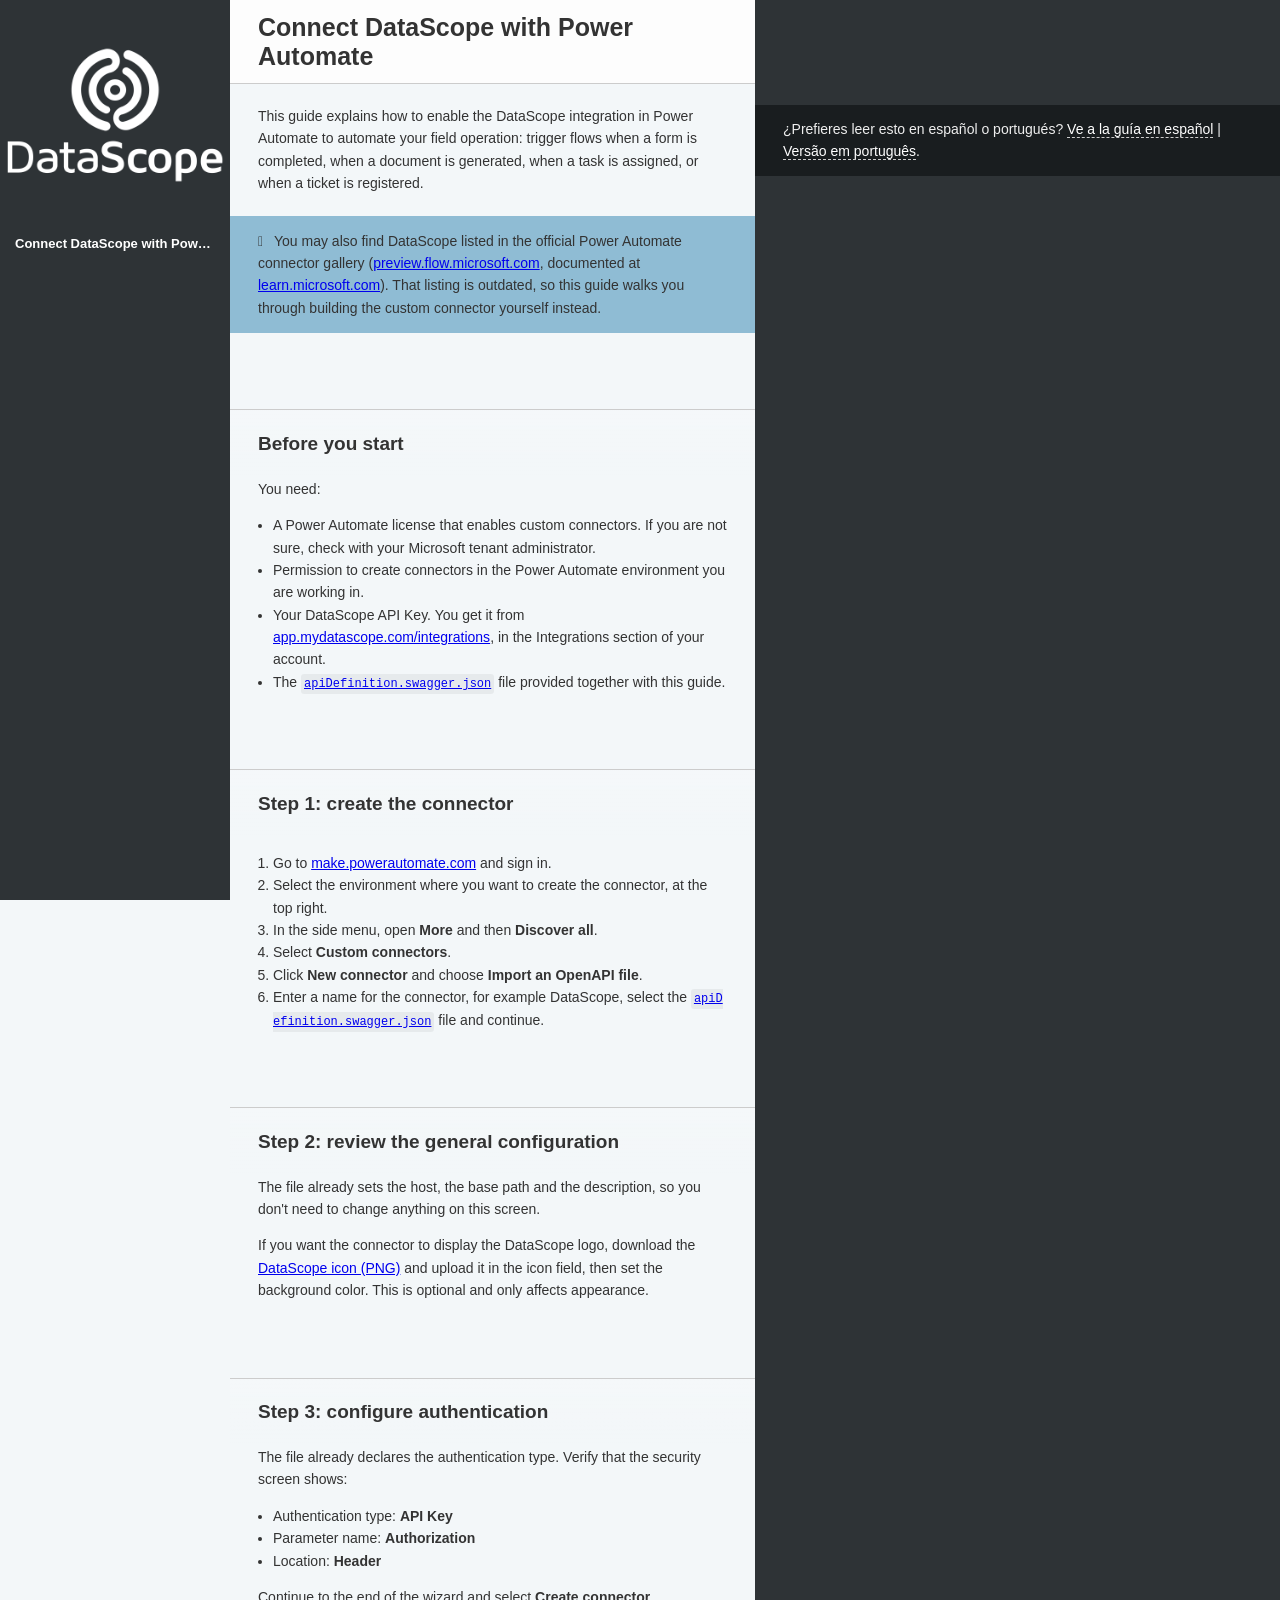
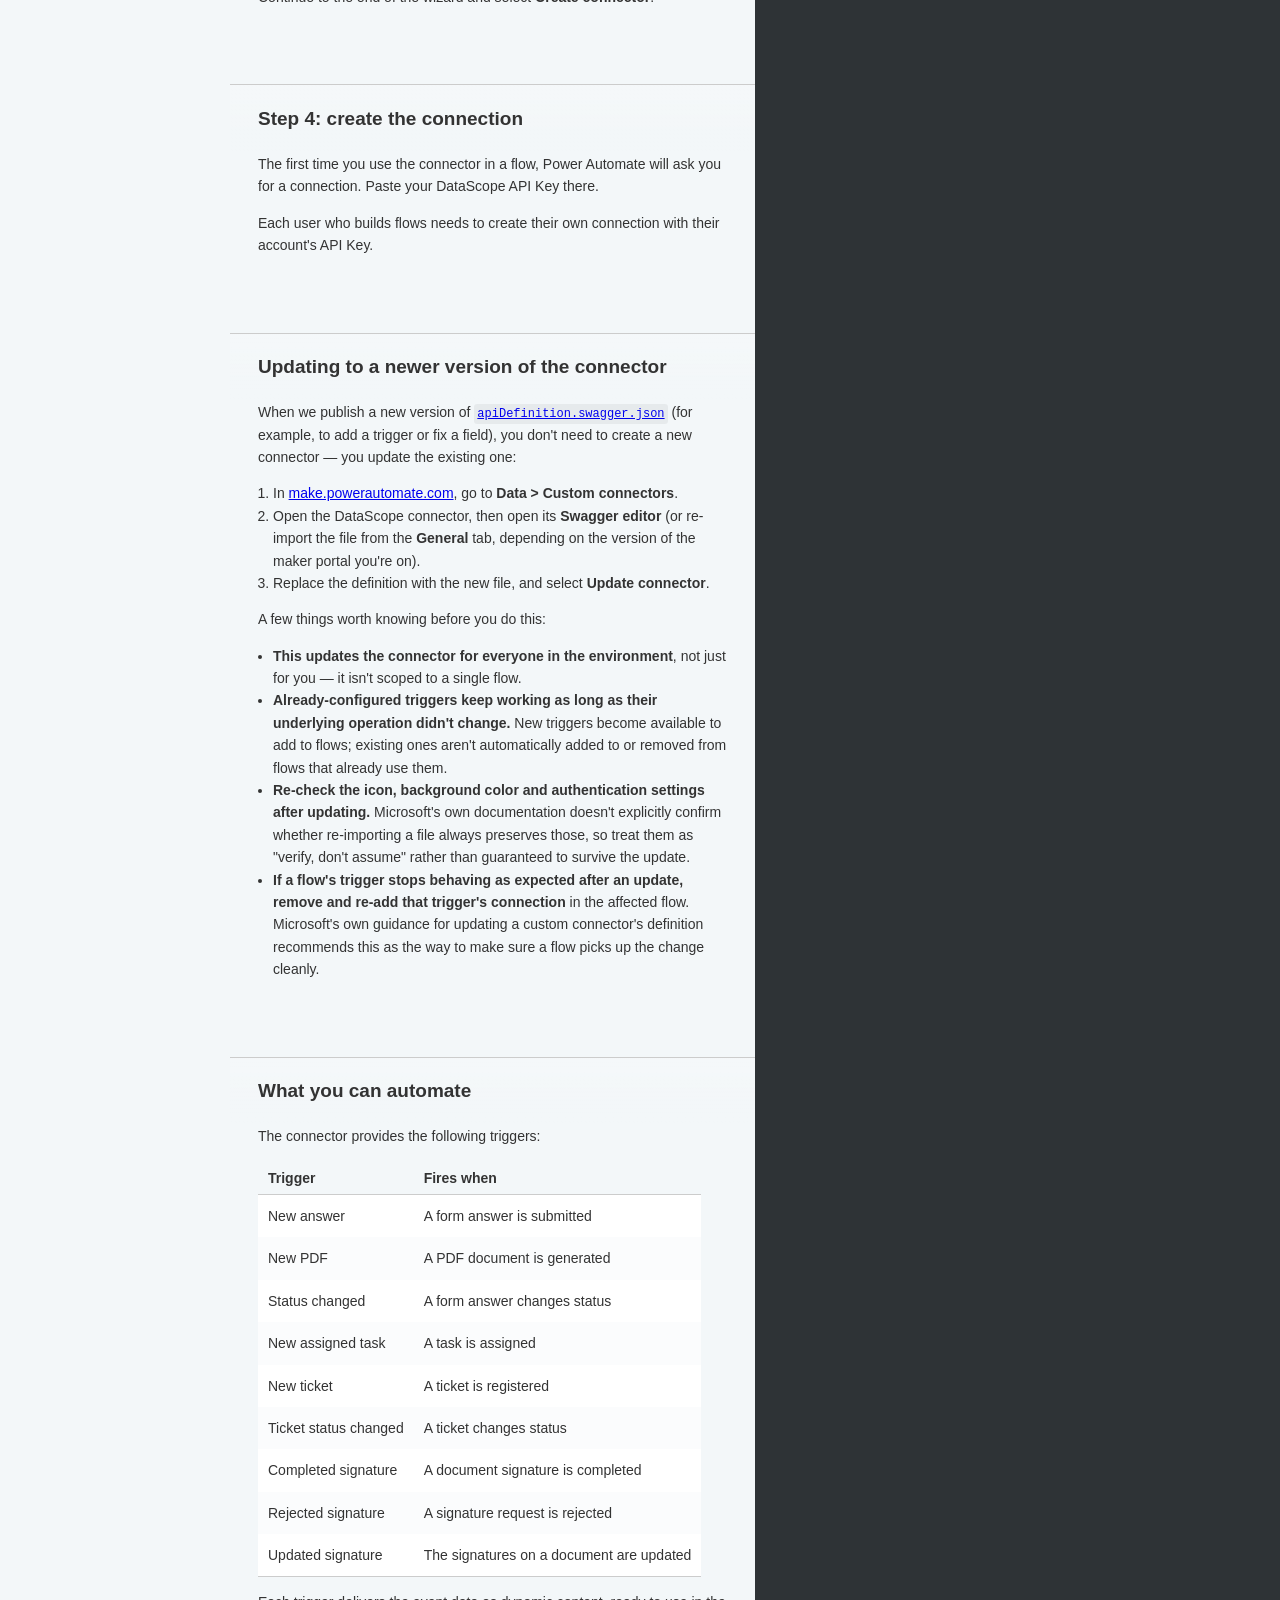
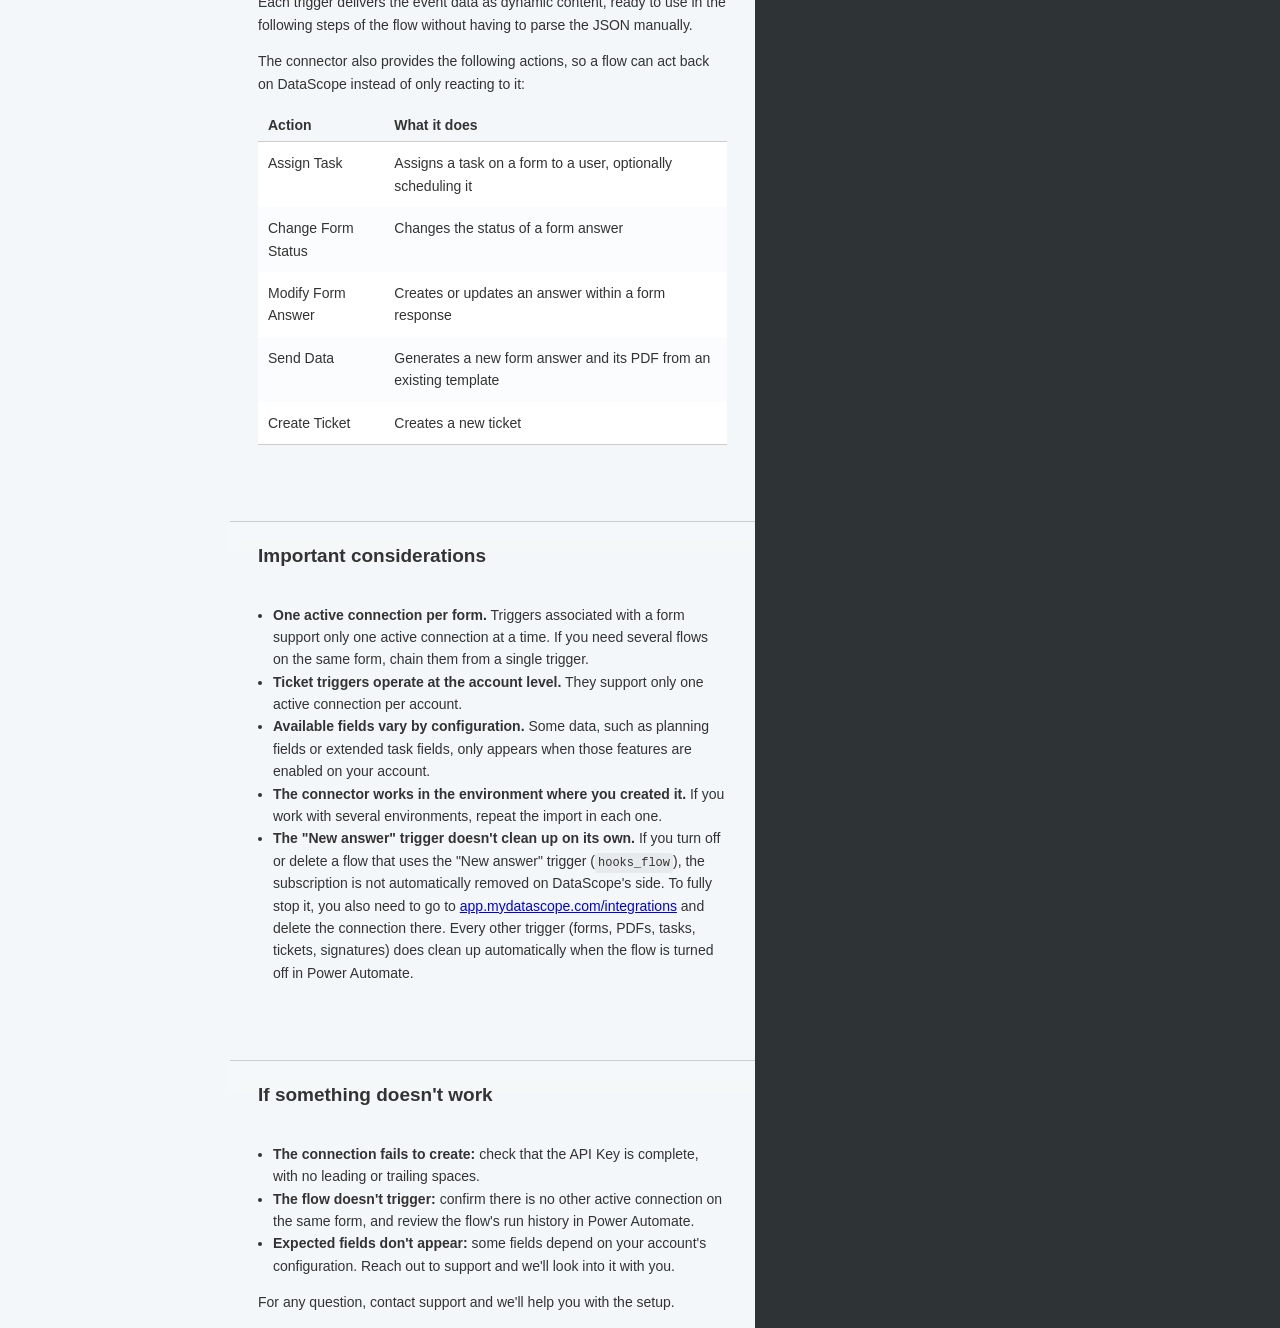
==== commit 6ddd2462: "deploy: c3e202e73a28bc47e221ceca419cc56713480dc6" ====
--- a/power_automate/connector_guide_en.html
+++ b/power_automate/connector_guide_en.html
@@ -255,7 +255,7 @@
 
 <p>This guide explains how to enable the DataScope integration in Power Automate
 to automate your field operation: trigger flows when a form is completed,
-when a document is generated, when a task is assigned, or when an issue is
+when a document is generated, when a task is assigned, or when a ticket is
 registered.</p>
 
 <aside class="notice">
@@ -353,12 +353,12 @@
 <td>A task is assigned</td>
 </tr>
 <tr>
-<td>New issue</td>
-<td>An issue is registered</td>
-</tr>
-<tr>
-<td>Issue status changed</td>
-<td>An issue changes status</td>
+<td>New ticket</td>
+<td>A ticket is registered</td>
+</tr>
+<tr>
+<td>Ticket status changed</td>
+<td>A ticket changes status</td>
 </tr>
 <tr>
 <td>Completed signature</td>
@@ -376,12 +376,42 @@
 
 <p>Each trigger delivers the event data as dynamic content, ready to use in the
 following steps of the flow without having to parse the JSON manually.</p>
+
+<p>The connector also provides the following actions, so a flow can act back on DataScope instead of only reacting to it:</p>
+
+<table><thead>
+<tr>
+<th>Action</th>
+<th>What it does</th>
+</tr>
+</thead><tbody>
+<tr>
+<td>Assign Task</td>
+<td>Assigns a task on a form to a user, optionally scheduling it</td>
+</tr>
+<tr>
+<td>Change Form Status</td>
+<td>Changes the status of a form answer</td>
+</tr>
+<tr>
+<td>Modify Form Answer</td>
+<td>Creates or updates an answer within a form response</td>
+</tr>
+<tr>
+<td>Send Data</td>
+<td>Generates a new form answer and its PDF from an existing template</td>
+</tr>
+<tr>
+<td>Create Ticket</td>
+<td>Creates a new ticket</td>
+</tr>
+</tbody></table>
 <h2 id='important-considerations'>Important considerations</h2>
 <ul>
 <li><strong>One active connection per form.</strong> Triggers associated with a form support
 only one active connection at a time. If you need several flows on the
 same form, chain them from a single trigger.</li>
-<li><strong>Issue triggers operate at the account level.</strong> They support only one
+<li><strong>Ticket triggers operate at the account level.</strong> They support only one
 active connection per account.</li>
 <li><strong>Available fields vary by configuration.</strong> Some data, such as planning
 fields or extended task fields, only appears when those features are
@@ -394,7 +424,7 @@
 stop it, you also need to go to
 <a href="https://app.mydatascope.com/integrations" target="_blank" rel="noopener noreferrer">app.mydatascope.com/integrations</a>
 and delete the connection there. Every other trigger (forms, PDFs, tasks,
-issues, signatures) does clean up automatically when the flow is turned
+tickets, signatures) does clean up automatically when the flow is turned
 off in Power Automate.</li>
 </ul>
 <h2 id='if-something-doesn-39-t-work'>If something doesn&#39;t work</h2>
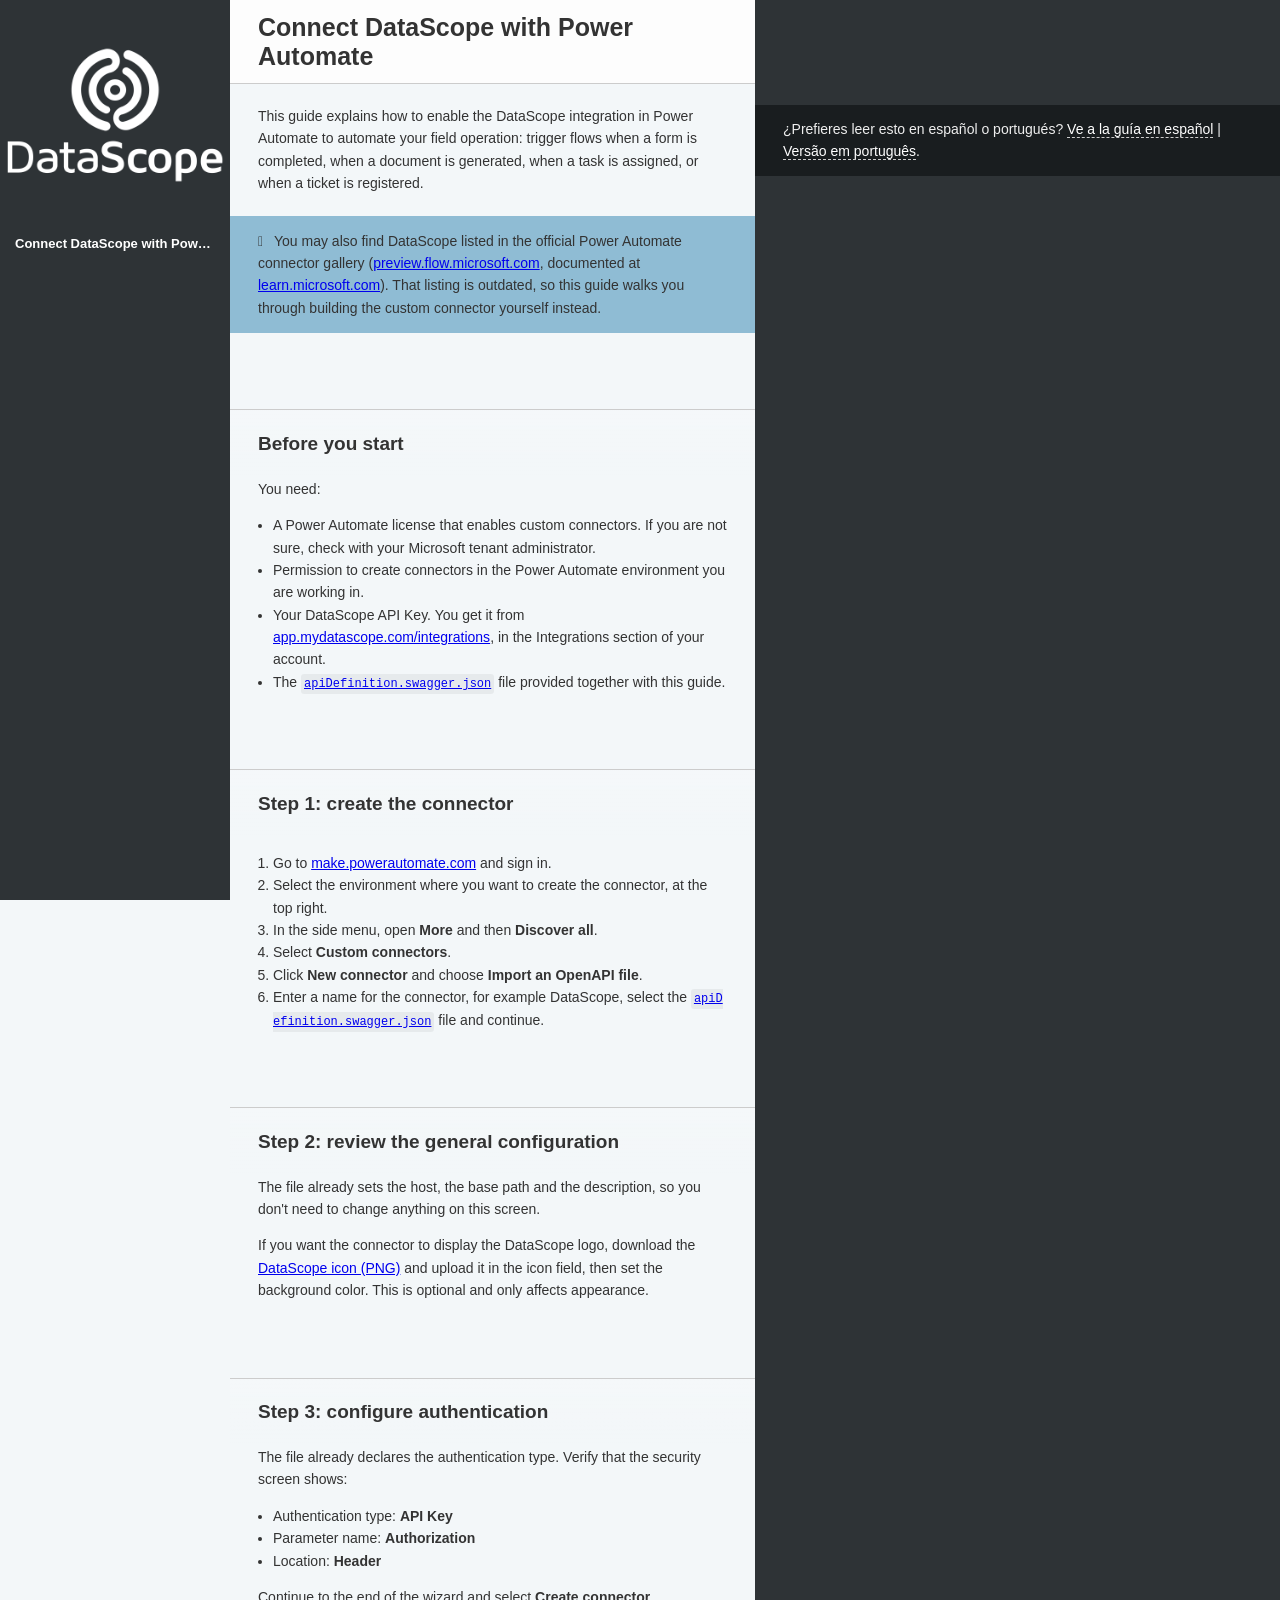
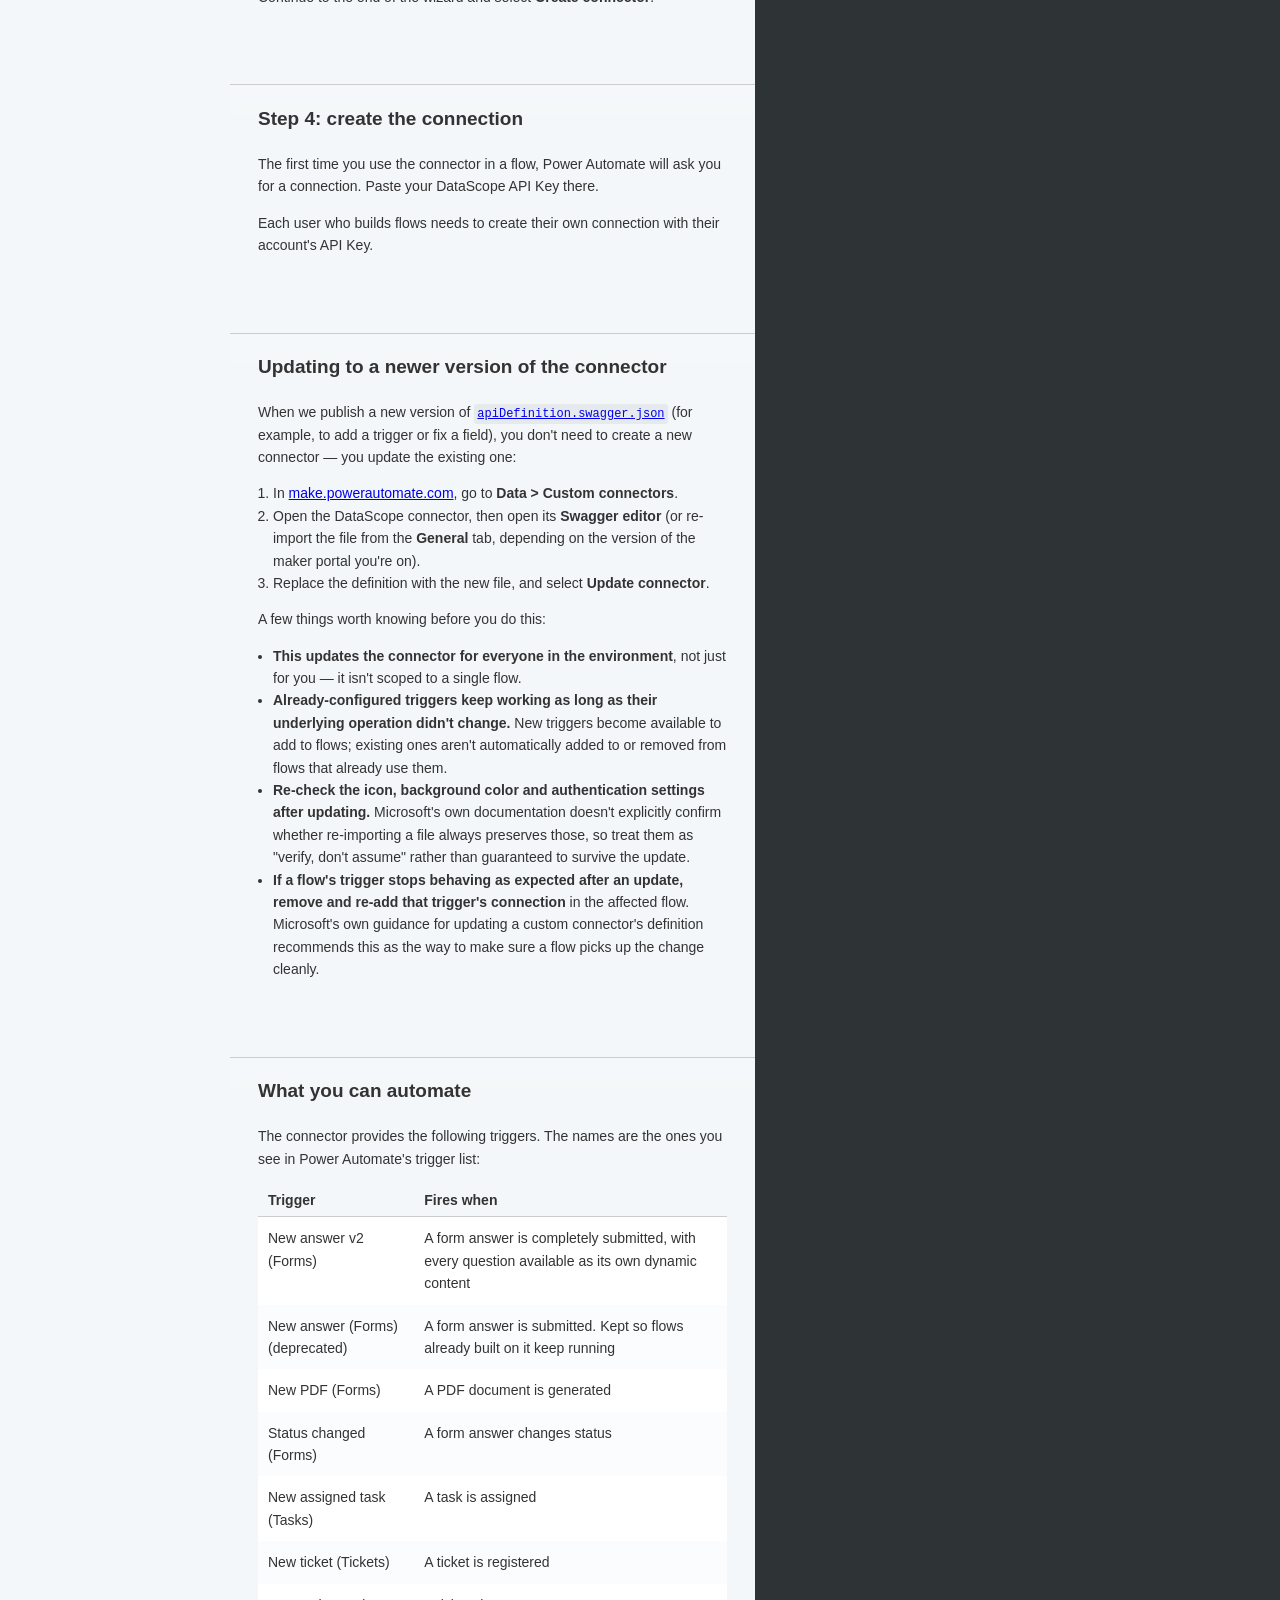
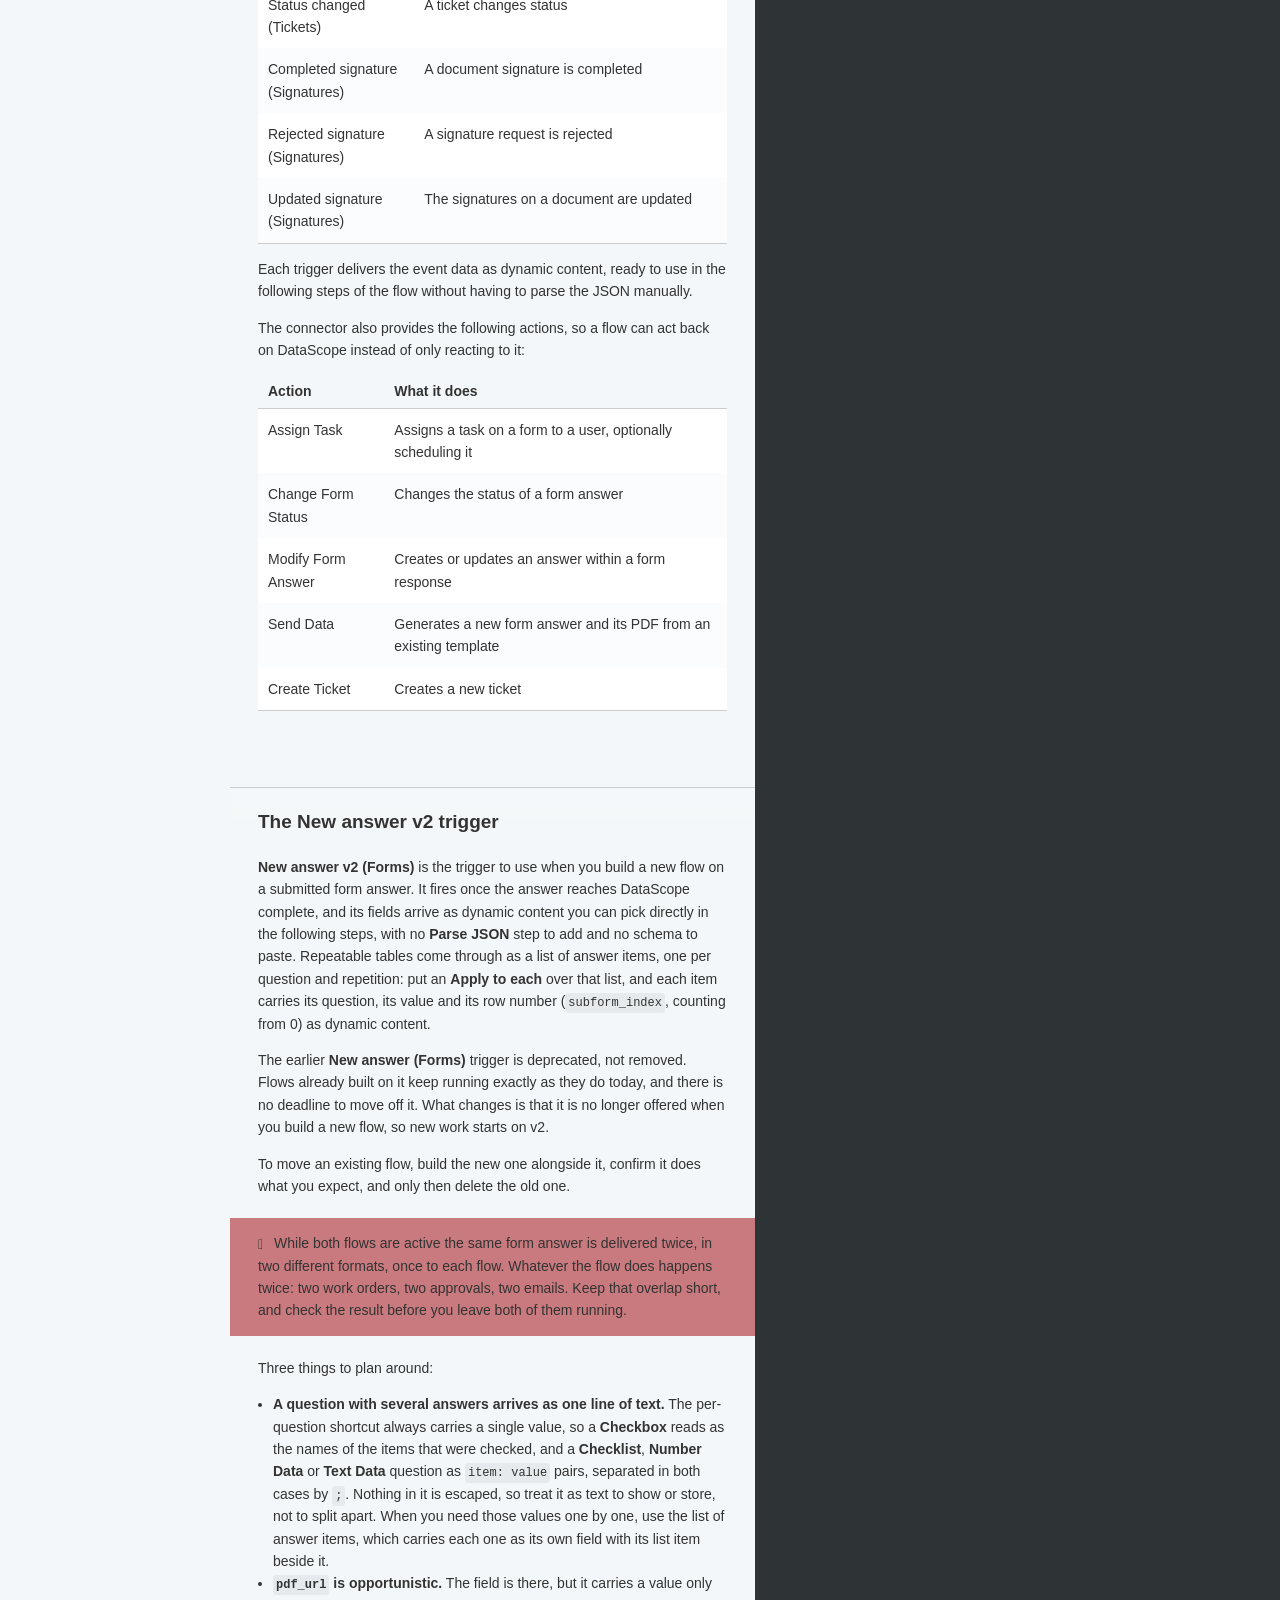
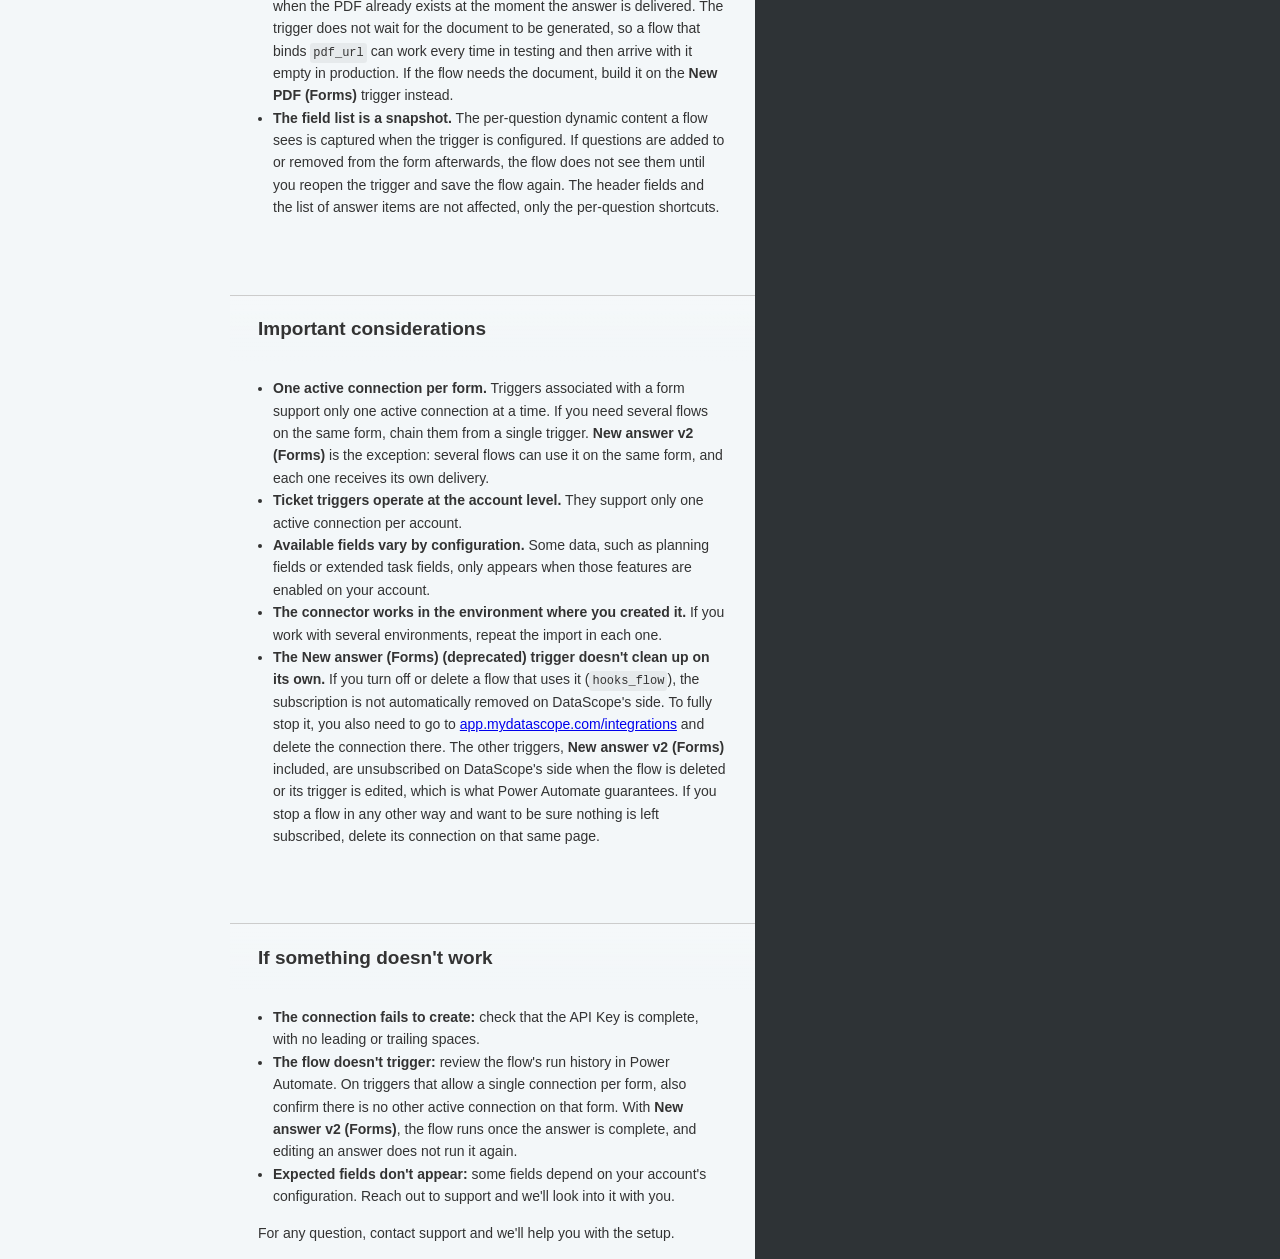
==== commit 01ee3012: "deploy: 88a21c9ac509078d09714b532dbfee2356b84ca3" ====
--- a/power_automate/connector_guide_en.html
+++ b/power_automate/connector_guide_en.html
@@ -234,6 +234,9 @@
                   </li>
                   <li>
                     <a href="#what-you-can-automate" class="toc-h2 toc-link" data-title="what-you-can-automate">What you can automate</a>
+                  </li>
+                  <li>
+                    <a href="#the-new-answer-v2-trigger" class="toc-h2 toc-link" data-title="the-new-answer-v2-trigger">The New answer v2 trigger</a>
                   </li>
                   <li>
                     <a href="#important-considerations" class="toc-h2 toc-link" data-title="important-considerations">Important considerations</a>
@@ -328,7 +331,8 @@
 <li><strong>If a flow&#39;s trigger stops behaving as expected after an update, remove and re-add that trigger&#39;s connection</strong> in the affected flow. Microsoft&#39;s own guidance for updating a custom connector&#39;s definition recommends this as the way to make sure a flow picks up the change cleanly.</li>
 </ul>
 <h2 id='what-you-can-automate'>What you can automate</h2>
-<p>The connector provides the following triggers:</p>
+<p>The connector provides the following triggers. The names are the ones you see
+in Power Automate&#39;s trigger list:</p>
 
 <table><thead>
 <tr>
@@ -337,39 +341,43 @@
 </tr>
 </thead><tbody>
 <tr>
-<td>New answer</td>
-<td>A form answer is submitted</td>
-</tr>
-<tr>
-<td>New PDF</td>
+<td>New answer v2 (Forms)</td>
+<td>A form answer is completely submitted, with every question available as its own dynamic content</td>
+</tr>
+<tr>
+<td>New answer (Forms) (deprecated)</td>
+<td>A form answer is submitted. Kept so flows already built on it keep running</td>
+</tr>
+<tr>
+<td>New PDF (Forms)</td>
 <td>A PDF document is generated</td>
 </tr>
 <tr>
-<td>Status changed</td>
+<td>Status changed (Forms)</td>
 <td>A form answer changes status</td>
 </tr>
 <tr>
-<td>New assigned task</td>
+<td>New assigned task (Tasks)</td>
 <td>A task is assigned</td>
 </tr>
 <tr>
-<td>New ticket</td>
+<td>New ticket (Tickets)</td>
 <td>A ticket is registered</td>
 </tr>
 <tr>
-<td>Ticket status changed</td>
+<td>Status changed (Tickets)</td>
 <td>A ticket changes status</td>
 </tr>
 <tr>
-<td>Completed signature</td>
+<td>Completed signature (Signatures)</td>
 <td>A document signature is completed</td>
 </tr>
 <tr>
-<td>Rejected signature</td>
+<td>Rejected signature (Signatures)</td>
 <td>A signature request is rejected</td>
 </tr>
 <tr>
-<td>Updated signature</td>
+<td>Updated signature (Signatures)</td>
 <td>The signatures on a document are updated</td>
 </tr>
 </tbody></table>
@@ -406,11 +414,58 @@
 <td>Creates a new ticket</td>
 </tr>
 </tbody></table>
+<h2 id='the-new-answer-v2-trigger'>The New answer v2 trigger</h2>
+<p><strong>New answer v2 (Forms)</strong> is the trigger to use when you build a new flow on a
+submitted form answer. It fires once the answer reaches DataScope complete,
+and its fields arrive as dynamic content
+you can pick directly in the following steps, with no <strong>Parse JSON</strong> step to
+add and no schema to paste. Repeatable tables come through as a list of answer
+items, one per question and repetition: put an <strong>Apply to each</strong> over that
+list, and each item carries its question, its value and its row number
+(<code>subform_index</code>, counting from 0) as dynamic content.</p>
+
+<p>The earlier <strong>New answer (Forms)</strong> trigger is deprecated, not removed. Flows
+already built on it keep running exactly as they do today, and there is no
+deadline to move off it. What changes is that it is no longer offered when you
+build a new flow, so new work starts on v2.</p>
+
+<p>To move an existing flow, build the new one alongside it, confirm it does what
+you expect, and only then delete the old one.</p>
+
+<aside class="warning">
+While both flows are active the same form answer is delivered twice, in two different formats, once to each flow. Whatever the flow does happens twice: two work orders, two approvals, two emails. Keep that overlap short, and check the result before you leave both of them running.
+</aside>
+
+<p>Three things to plan around:</p>
+
+<ul>
+<li><strong>A question with several answers arrives as one line of text.</strong> The
+per-question shortcut always carries a single value, so a <strong>Checkbox</strong> reads
+as the names of the items that were checked, and a <strong>Checklist</strong>,
+<strong>Number Data</strong> or <strong>Text Data</strong> question as <code>item: value</code> pairs, separated
+in both cases by <code>;</code>. Nothing in it is escaped, so treat it as text to show
+or store, not to split apart. When you need those values one by one, use the
+list of answer items, which carries each one as its own field with its list
+item beside it.</li>
+<li><strong><code>pdf_url</code> is opportunistic.</strong> The field is there, but it carries a value
+only when the PDF already exists at the moment the answer is delivered. The
+trigger does not wait for the document to be generated, so a flow that binds
+<code>pdf_url</code> can work every time in testing and then arrive with it empty in
+production. If the flow needs the document, build it on the
+<strong>New PDF (Forms)</strong> trigger instead.</li>
+<li><strong>The field list is a snapshot.</strong> The per-question dynamic content a flow
+sees is captured when the trigger is configured. If questions are added to or
+removed from the form afterwards, the flow does not see them until you reopen
+the trigger and save the flow again. The header fields and the list of answer
+items are not affected, only the per-question shortcuts.</li>
+</ul>
 <h2 id='important-considerations'>Important considerations</h2>
 <ul>
 <li><strong>One active connection per form.</strong> Triggers associated with a form support
-only one active connection at a time. If you need several flows on the
-same form, chain them from a single trigger.</li>
+only one active connection at a time. If you need several flows on the same
+form, chain them from a single trigger. <strong>New answer v2 (Forms)</strong> is the
+exception: several flows can use it on the same form, and each one receives
+its own delivery.</li>
 <li><strong>Ticket triggers operate at the account level.</strong> They support only one
 active connection per account.</li>
 <li><strong>Available fields vary by configuration.</strong> Some data, such as planning
@@ -418,21 +473,26 @@
 enabled on your account.</li>
 <li><strong>The connector works in the environment where you created it.</strong> If you
 work with several environments, repeat the import in each one.</li>
-<li><strong>The &quot;New answer&quot; trigger doesn&#39;t clean up on its own.</strong> If you turn off or
-delete a flow that uses the &quot;New answer&quot; trigger (<code>hooks_flow</code>), the
-subscription is not automatically removed on DataScope&#39;s side. To fully
-stop it, you also need to go to
+<li><strong>The New answer (Forms) (deprecated) trigger doesn&#39;t clean up on its own.</strong>
+If you turn off or delete a flow that uses it (<code>hooks_flow</code>), the
+subscription is not automatically removed on DataScope&#39;s side. To fully stop
+it, you also need to go to
 <a href="https://app.mydatascope.com/integrations" target="_blank" rel="noopener noreferrer">app.mydatascope.com/integrations</a>
-and delete the connection there. Every other trigger (forms, PDFs, tasks,
-tickets, signatures) does clean up automatically when the flow is turned
-off in Power Automate.</li>
+and delete the connection there. The other triggers,
+<strong>New answer v2 (Forms)</strong> included, are unsubscribed on DataScope&#39;s side when
+the flow is deleted or its trigger is edited, which is what Power Automate
+guarantees. If you stop a flow in any other way and want to be sure nothing
+is left subscribed, delete its connection on that same page.</li>
 </ul>
 <h2 id='if-something-doesn-39-t-work'>If something doesn&#39;t work</h2>
 <ul>
 <li><strong>The connection fails to create:</strong> check that the API Key is complete,
 with no leading or trailing spaces.</li>
-<li><strong>The flow doesn&#39;t trigger:</strong> confirm there is no other active connection
-on the same form, and review the flow&#39;s run history in Power Automate.</li>
+<li><strong>The flow doesn&#39;t trigger:</strong> review the flow&#39;s run history in Power
+Automate. On triggers that allow a single connection per form, also confirm
+there is no other active connection on that form. With
+<strong>New answer v2 (Forms)</strong>, the flow runs once the answer is complete, and
+editing an answer does not run it again.</li>
 <li><strong>Expected fields don&#39;t appear:</strong> some fields depend on your account&#39;s
 configuration. Reach out to support and we&#39;ll look into it with you.</li>
 </ul>
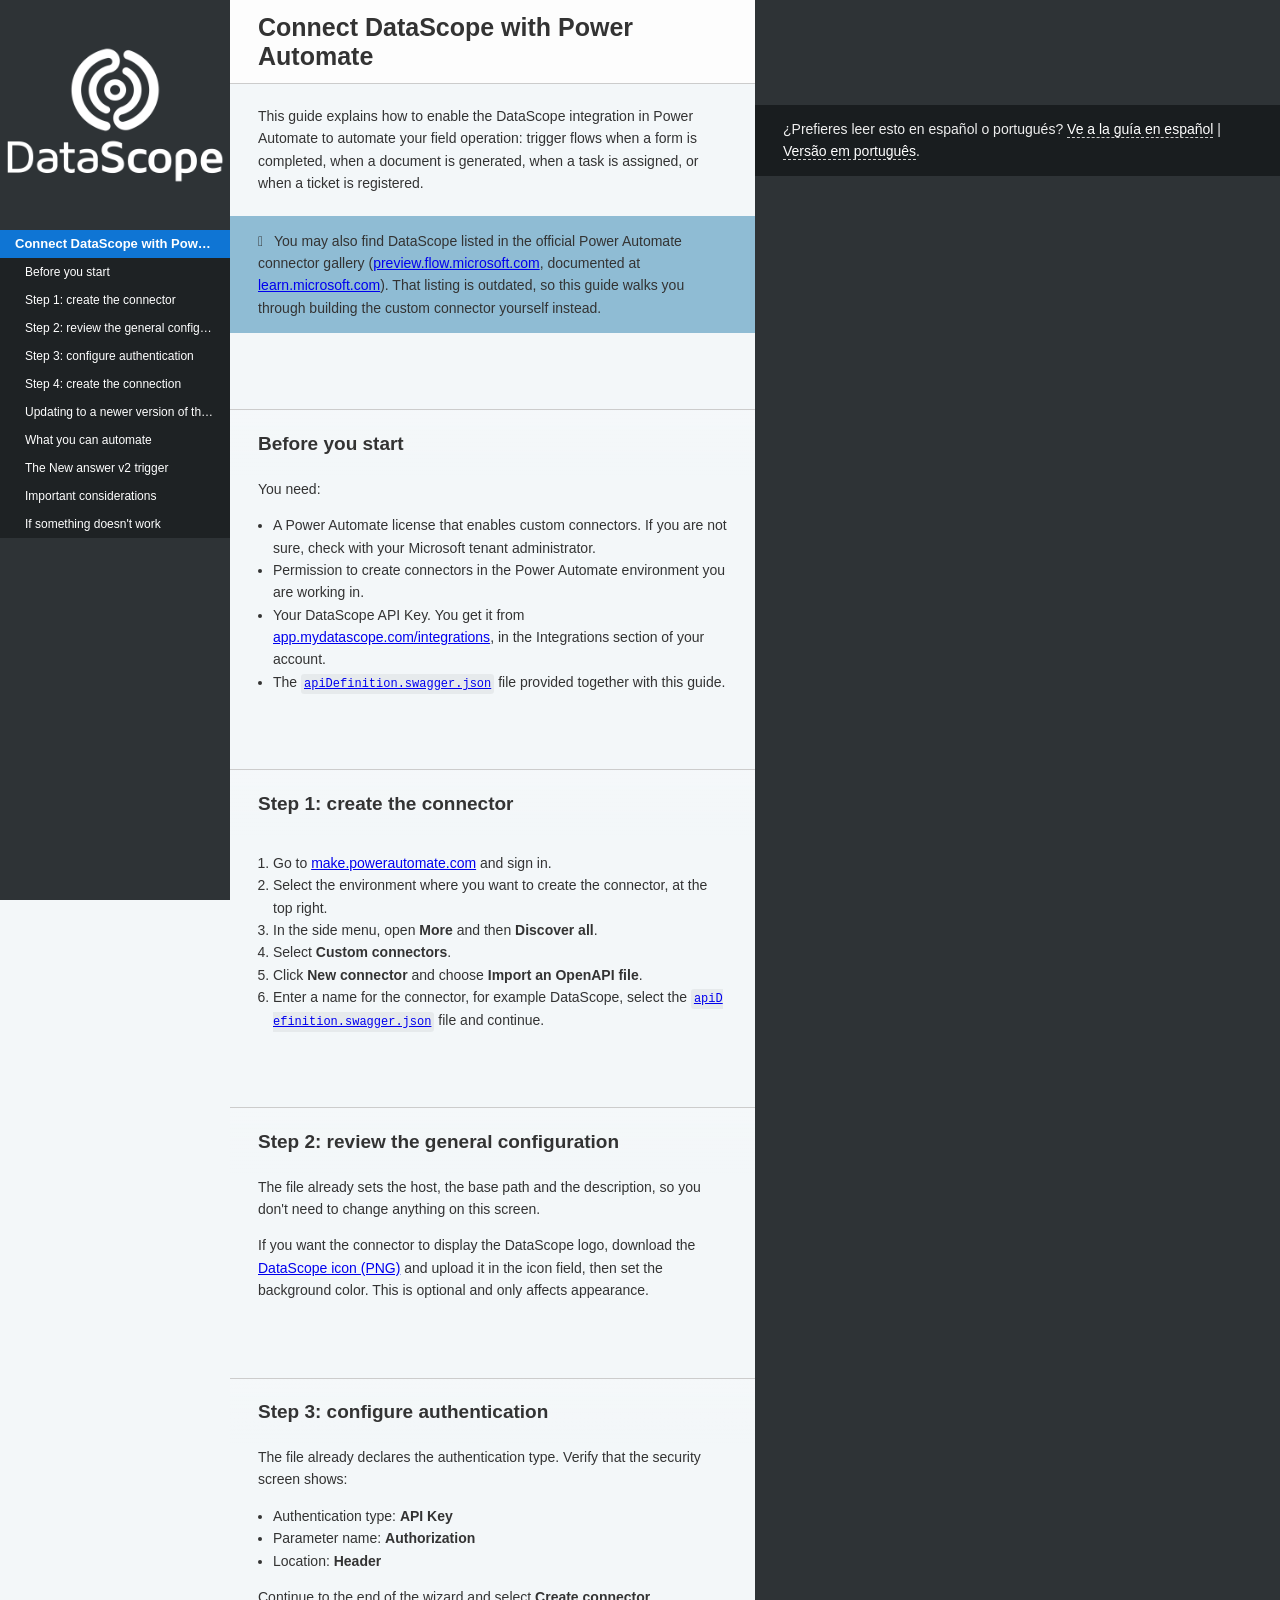
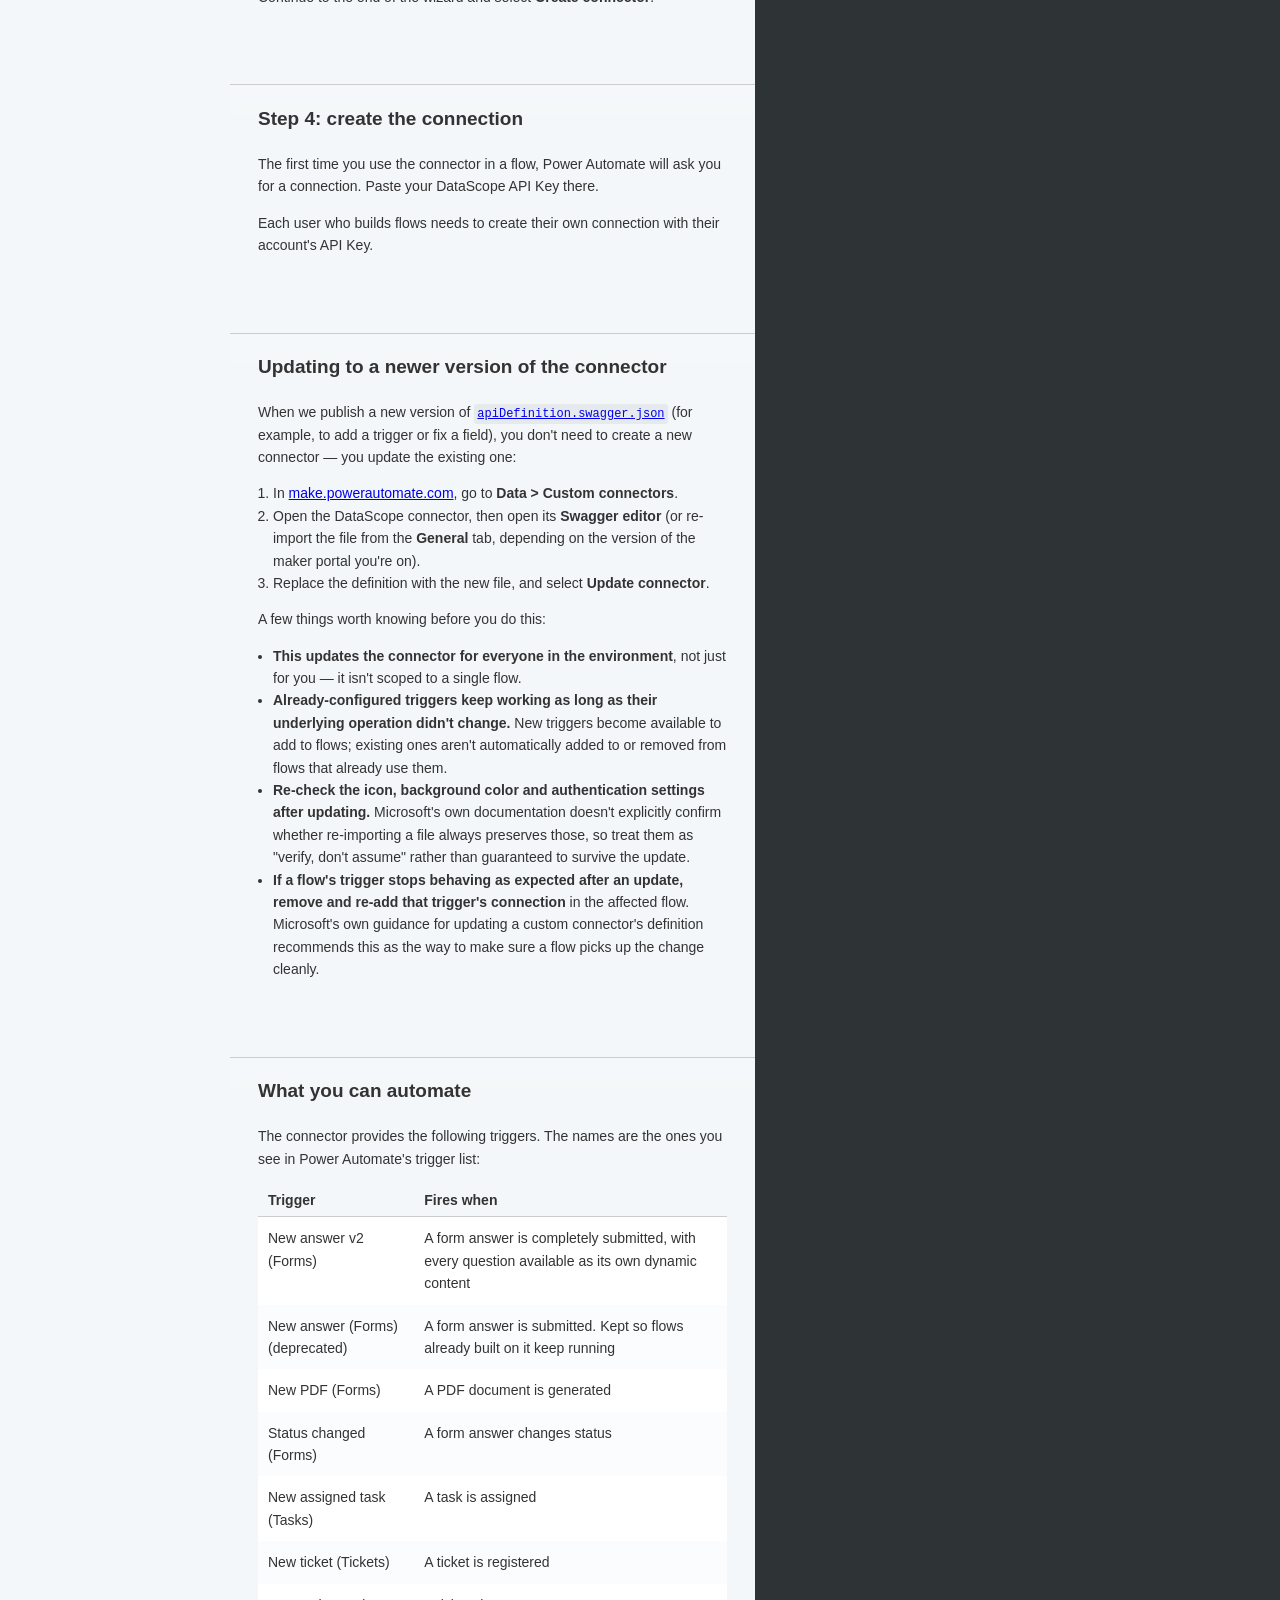
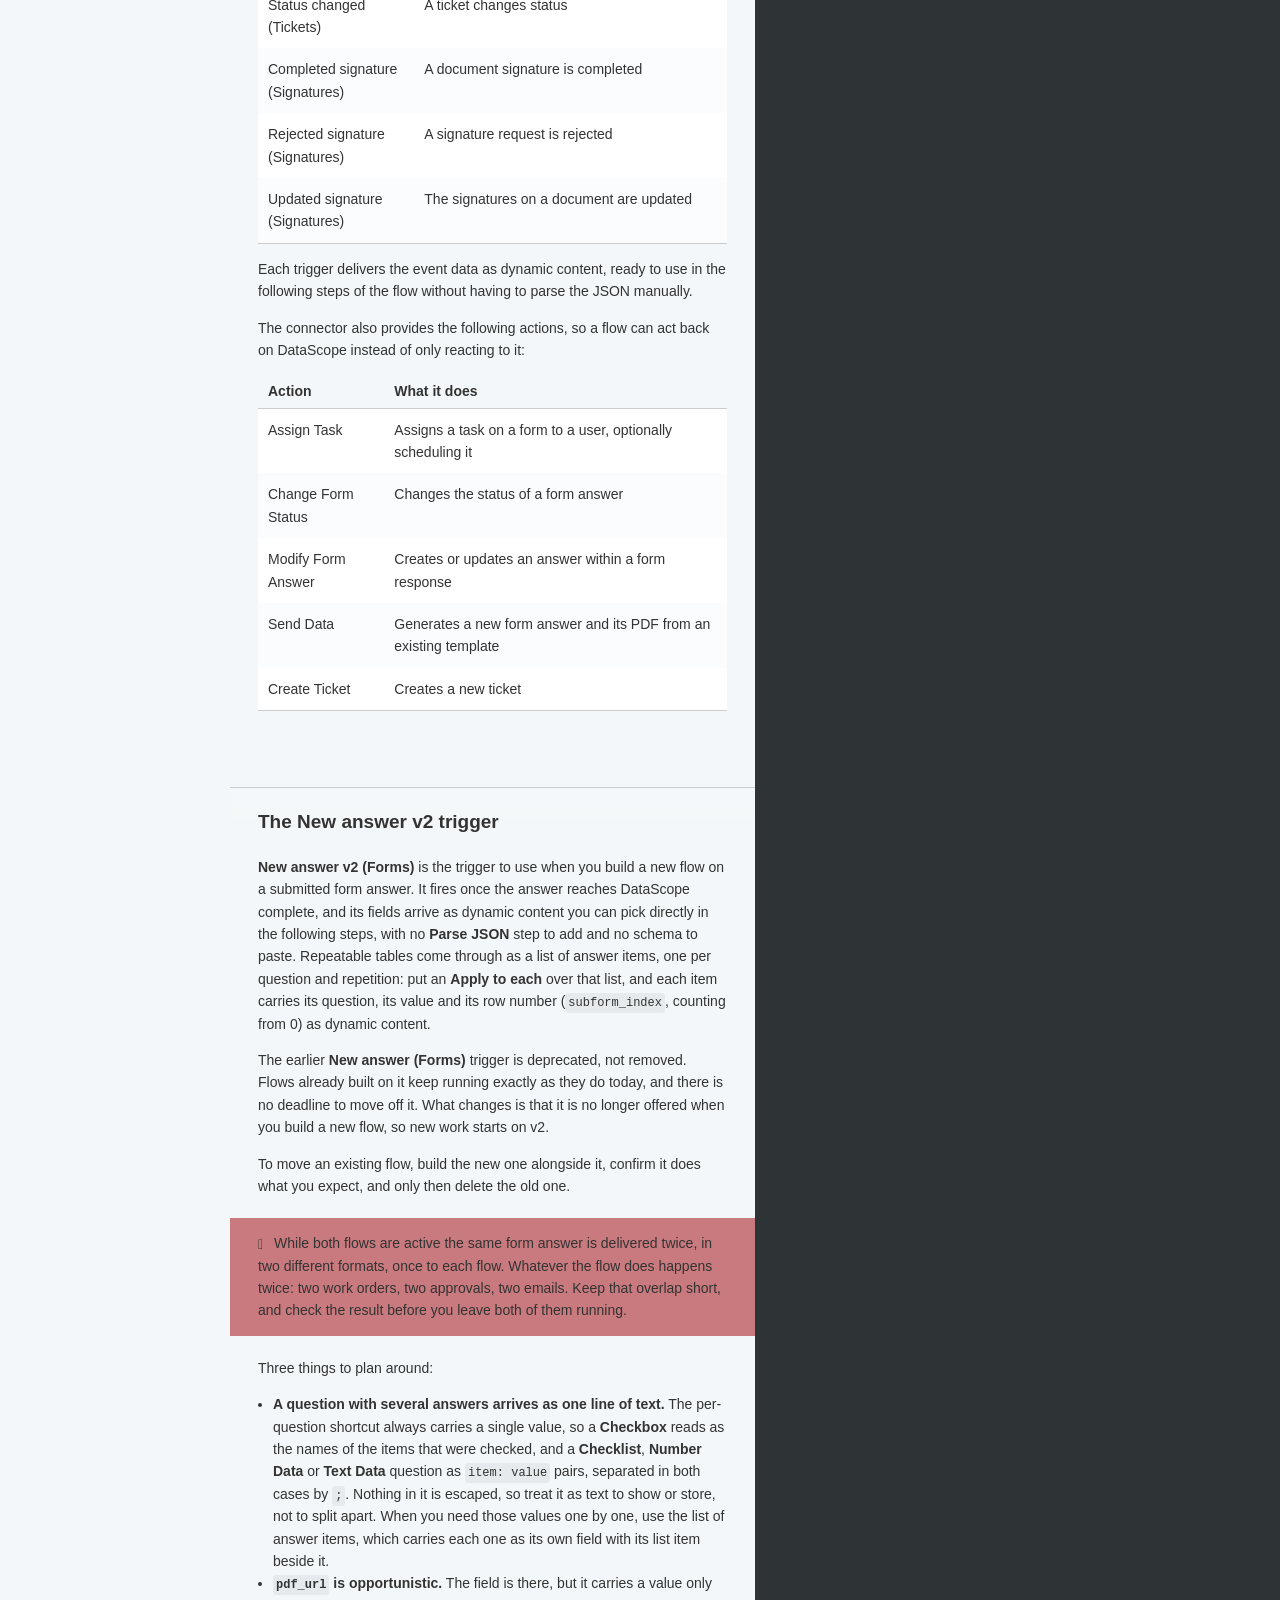
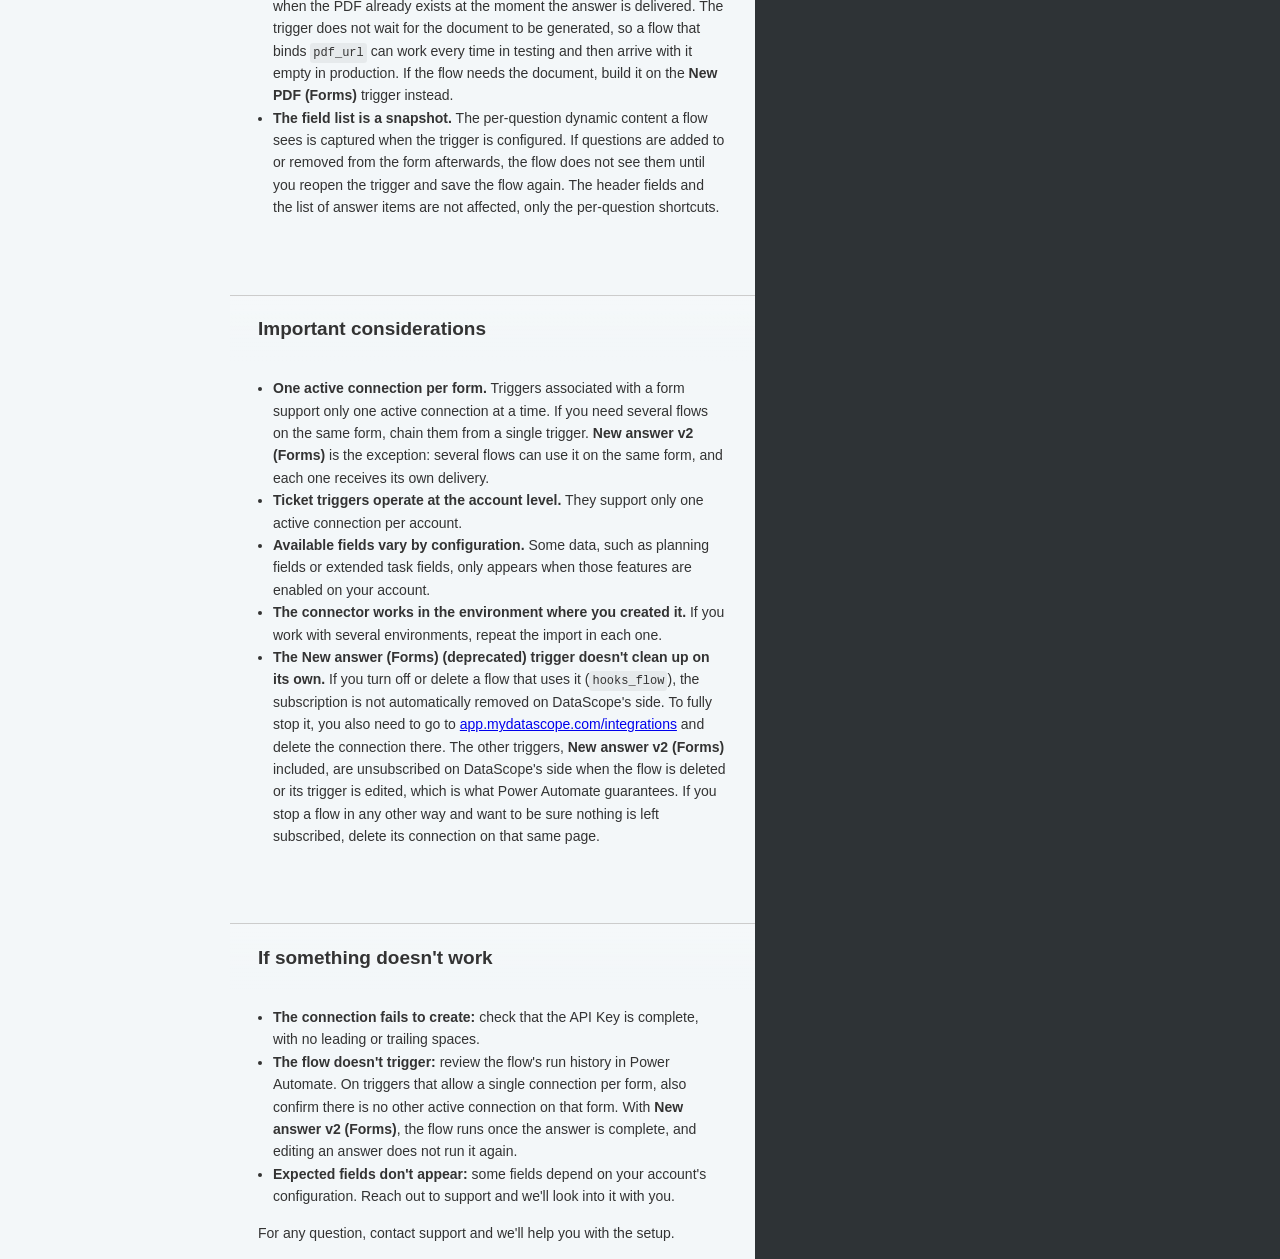
==== commit be2ea75e: "deploy: d4b38980bf95b4409c249d6e35f15de1b4d02408" ====
--- a/power_automate/connector_guide_en.html
+++ b/power_automate/connector_guide_en.html
@@ -6,6 +6,8 @@
     <meta content="IE=edge,chrome=1" http-equiv="X-UA-Compatible">
     <meta name="viewport" content="width=device-width, initial-scale=1, maximum-scale=1">
     <title>Connect DataScope with Power Automate</title>
+    <link rel="icon" type="image/png" href="../images/favicon.png">
+    <link rel="apple-touch-icon" href="../images/favicon.png">
 
     <style>
       .highlight table td { padding: 5px; }
@@ -209,7 +211,9 @@
       </span>
     </a>
     <div class="toc-wrapper">
-      <img src="../images/logo.png" class="logo" alt="Logo" />
+      <a href="../" class="logo-link" title="Back to the API Reference">
+        <img src="../images/logo.png" class="logo" alt="Logo" />
+      </a>
       <div id="toc" class="toc-list-h1">
           <li>
             <a href="#connect-datascope-with-power-automate" class="toc-h1 toc-link" data-title="connect-datascope-with-power-automate">Connect DataScope with Power Automate</a>
--- a/stylesheets/screen.css
+++ b/stylesheets/screen.css
@@ -1 +1 @@
-/*! normalize.css v3.0.2 | MIT License | git.io/normalize */html{font-family:sans-serif;-ms-text-size-adjust:100%;-webkit-text-size-adjust:100%}body{margin:0}article,aside,details,figcaption,figure,footer,header,hgroup,main,menu,nav,section,summary{display:block}audio,canvas,progress,video{display:inline-block;vertical-align:baseline}audio:not([controls]){display:none;height:0}[hidden],template{display:none}a{background-color:transparent}a:active,a:hover{outline:0}abbr[title]{border-bottom:1px dotted}b,strong{font-weight:bold}dfn{font-style:italic}h1{font-size:2em;margin:0.67em 0}mark{background:#ff0;color:#000}small{font-size:80%}sub,sup{font-size:75%;line-height:0;position:relative;vertical-align:baseline}sup{top:-0.5em}sub{bottom:-0.25em}img{border:0}svg:not(:root){overflow:hidden}figure{margin:1em 40px}hr{box-sizing:content-box;height:0}pre{overflow:auto}code,kbd,pre,samp{font-family:monospace, monospace;font-size:1em}button,input,optgroup,select,textarea{color:inherit;font:inherit;margin:0}button{overflow:visible}button,select{text-transform:none}button,html input[type="button"],input[type="reset"],input[type="submit"]{-webkit-appearance:button;cursor:pointer}button[disabled],html input[disabled]{cursor:default}button::-moz-focus-inner,input::-moz-focus-inner{border:0;padding:0}input{line-height:normal}input[type="checkbox"],input[type="radio"]{box-sizing:border-box;padding:0}input[type="number"]::-webkit-inner-spin-button,input[type="number"]::-webkit-outer-spin-button{height:auto}input[type="search"]{-webkit-appearance:textfield;box-sizing:content-box}input[type="search"]::-webkit-search-cancel-button,input[type="search"]::-webkit-search-decoration{-webkit-appearance:none}fieldset{border:1px solid #c0c0c0;margin:0 2px;padding:0.35em 0.625em 0.75em}legend{border:0;padding:0}textarea{overflow:auto}optgroup{font-weight:bold}table{border-collapse:collapse;border-spacing:0}td,th{padding:0}.content h1,.content h2,.content h3,.content h4,.content h5,.content h6,html,body{font-family:-apple-system, BlinkMacSystemFont, "Segoe UI", Roboto, Helvetica, Arial, sans-serif, "Apple Color Emoji", "Segoe UI Emoji", "Segoe UI Symbol";font-size:14px}.content h1,.content h2,.content h3,.content h4,.content h5,.content h6{font-weight:bold}.content code,.content pre{font-family:Consolas, Menlo, Monaco, "Lucida Console", "Liberation Mono", "DejaVu Sans Mono", "Bitstream Vera Sans Mono", "Courier New", monospace, serif;font-size:12px;line-height:1.5}.content code{word-break:break-all;-webkit-hyphens:auto;-ms-hyphens:auto;hyphens:auto}@font-face{font-family:'slate';src:url(../fonts/slate.eot?-syv14m);src:url(../fonts/slate.eot?#iefix-syv14m) format("embedded-opentype"),url(../fonts/slate.woff2?-syv14m) format("woff2"),url(../fonts/slate.woff?-syv14m) format("woff"),url(../fonts/slate.ttf?-syv14m) format("truetype"),url(../fonts/slate.svg?-syv14m#slate) format("svg");font-weight:normal;font-style:normal}.content aside.warning:before,.content aside.notice:before,.content aside.success:before,.toc-wrapper>.search:before{font-family:'slate';speak:none;font-style:normal;font-weight:normal;font-variant:normal;text-transform:none;line-height:1}.content aside.warning:before{content:"\e600"}.content aside.notice:before{content:"\e602"}.content aside.success:before{content:"\e606"}.toc-wrapper>.search:before{content:"\e607"}html,body{color:#333;padding:0;margin:0;-webkit-font-smoothing:antialiased;-moz-osx-font-smoothing:grayscale;background-color:#F3F7F9;height:100%;-webkit-text-size-adjust:none}#toc>ul>li>a>span{float:right;background-color:#2484FF;border-radius:40px;width:20px}.toc-wrapper{transition:left 0.3s ease-in-out;overflow-y:auto;overflow-x:hidden;position:fixed;z-index:30;top:0;left:0;bottom:0;width:230px;background-color:#2E3336;font-size:13px;font-weight:bold}.toc-wrapper .lang-selector{display:none}.toc-wrapper .lang-selector a{padding-top:0.5em;padding-bottom:0.5em}.toc-wrapper .logo{display:block;max-width:100%;margin-bottom:0px}.toc-wrapper>.search{position:relative}.toc-wrapper>.search input{background:#2E3336;border-width:0 0 1px 0;border-color:#666;padding:6px 0 6px 20px;box-sizing:border-box;margin:10px 15px;width:200px;outline:none;color:#fff;border-radius:0}.toc-wrapper>.search:before{position:absolute;top:17px;left:15px;color:#fff}.toc-wrapper .search-results{margin-top:0;box-sizing:border-box;height:0;overflow-y:auto;overflow-x:hidden;transition-property:height, margin;transition-duration:180ms;transition-timing-function:ease-in-out;background:#1E2224}.toc-wrapper .search-results.visible{height:30%;margin-bottom:1em}.toc-wrapper .search-results li{margin:1em 15px;line-height:1}.toc-wrapper .search-results a{color:#fff;text-decoration:none}.toc-wrapper .search-results a:hover{text-decoration:underline}.toc-wrapper ul,.toc-wrapper li{list-style:none;margin:0;padding:0;line-height:28px}.toc-wrapper li{color:#fff;transition-property:background;transition-timing-function:linear;transition-duration:200ms}.toc-wrapper .toc-link.active{background-color:#0F75D4;color:#fff}.toc-wrapper .toc-link.active-parent{background-color:#1E2224;color:#fff}.toc-wrapper .toc-list-h2{display:none;background-color:#1E2224;font-weight:500}.toc-wrapper .toc-h2{padding-left:25px;font-size:12px}.toc-wrapper .toc-footer{padding:1em 0;margin-top:1em;border-top:1px dashed #666}.toc-wrapper .toc-footer li,.toc-wrapper .toc-footer a{color:#fff;text-decoration:none}.toc-wrapper .toc-footer a:hover{text-decoration:underline}.toc-wrapper .toc-footer li{font-size:0.8em;line-height:1.7;text-decoration:none}.toc-link,.toc-footer li{padding:0 15px 0 15px;display:block;overflow-x:hidden;white-space:nowrap;text-overflow:ellipsis;text-decoration:none;color:#fff;transition-property:background;transition-timing-function:linear;transition-duration:130ms}#nav-button{padding:0 1.5em 5em 0;display:none;position:fixed;top:0;left:0;z-index:100;color:#000;text-decoration:none;font-weight:bold;opacity:0.7;line-height:16px;transition:left 0.3s ease-in-out}#nav-button span{display:block;padding:6px 6px 6px;background-color:rgba(243,247,249,0.7);transform-origin:0 0;transform:rotate(-90deg) translate(-100%, 0);border-radius:0 0 0 5px}#nav-button img{height:16px;vertical-align:bottom}#nav-button:hover{opacity:1}#nav-button.open{left:230px}.page-wrapper{margin-left:230px;position:relative;z-index:10;background-color:#F3F7F9;min-height:100%;padding-bottom:1px}.page-wrapper .dark-box{width:50%;background-color:#2E3336;position:absolute;right:0;top:0;bottom:0}.page-wrapper .lang-selector{position:fixed;z-index:50;border-bottom:5px solid #2E3336}.lang-selector{background-color:#1E2224;width:100%;font-weight:bold}.lang-selector a{display:block;float:left;color:#fff;text-decoration:none;padding:0 10px;line-height:30px;outline:0}.lang-selector a:active,.lang-selector a:focus{background-color:#111;color:#fff}.lang-selector a.active{background-color:#2E3336;color:#fff}.lang-selector:after{content:'';clear:both;display:block}.content{-webkit-transform:translateZ(0);position:relative;z-index:30}.content:after{content:'';display:block;clear:both}.content>h1,.content>h2,.content>h3,.content>h4,.content>h5,.content>h6,.content>p,.content>table,.content>ul,.content>ol,.content>aside,.content>dl{margin-right:50%;padding:0 28px;box-sizing:border-box;display:block}.content>ul,.content>ol{padding-left:43px}.content>h1,.content>h2,.content>div{clear:both}.content h1{font-size:25px;padding-top:0.5em;padding-bottom:0.5em;margin-bottom:21px;margin-top:2em;border-top:1px solid #ccc;border-bottom:1px solid #ccc;background-color:#fdfdfd}.content h1:first-child,.content div:first-child+h1{border-top-width:0;margin-top:0}.content h2{font-size:19px;margin-top:4em;margin-bottom:0;border-top:1px solid #ccc;padding-top:1.2em;padding-bottom:1.2em;background-image:linear-gradient(to bottom, rgba(255,255,255,0.2), rgba(255,255,255,0))}.content h1+h2,.content h1+div+h2{margin-top:-21px;border-top:none}.content h3,.content h4,.content h5,.content h6{font-size:15px;margin-top:2.5em;margin-bottom:0.8em}.content h4,.content h5,.content h6{font-size:10px}.content hr{margin:2em 0;border-top:2px solid #2E3336;border-bottom:2px solid #F3F7F9}.content table{margin-bottom:1em;overflow:auto}.content table th,.content table td{text-align:left;vertical-align:top;line-height:1.6}.content table th code,.content table td code{white-space:nowrap}.content table th{padding:5px 10px;border-bottom:1px solid #ccc;vertical-align:bottom}.content table td{padding:10px}.content table tr:last-child{border-bottom:1px solid #ccc}.content table tr:nth-child(odd)>td{background-color:white}.content table tr:nth-child(even)>td{background-color:#fbfcfd}.content dt{font-weight:bold}.content dd{margin-left:15px}.content p,.content li,.content dt,.content dd{line-height:1.6;margin-top:0}.content img{max-width:100%}.content code{background-color:rgba(0,0,0,0.05);padding:3px;border-radius:3px}.content pre>code{background-color:transparent;padding:0}.content aside{padding-top:1em;padding-bottom:1em;margin-top:1.5em;margin-bottom:1.5em;background:#8fbcd4;line-height:1.6}.content aside.warning{background-color:#c97a7e}.content aside.success{background-color:#6ac174}.content aside:before{vertical-align:middle;padding-right:0.5em;font-size:14px}.content .search-highlight{padding:2px;margin:-3px;border-radius:4px;border:1px solid #F7E633;background:linear-gradient(to top left, #F7E633 0%, #F1D32F 100%)}.content pre,.content blockquote{background-color:#1E2224;color:#fff;margin:0;width:50%;float:right;clear:right;box-sizing:border-box}.content pre>p,.content blockquote>p{margin:0}.content pre a,.content blockquote a{color:#fff;text-decoration:none;border-bottom:dashed 1px #ccc}.content pre{padding-top:2em;padding-bottom:2em;padding:2em 28px}.content blockquote>p{background-color:#191D1F;padding:13px 2em;color:#eee}@media (max-width: 930px){.toc-wrapper{left:-230px}.toc-wrapper.open{left:0}.page-wrapper{margin-left:0}#nav-button{display:block}.toc-link{padding-top:0.3em;padding-bottom:0.3em}}@media (max-width: 700px){.dark-box{display:none}.content>h1,.content>h2,.content>h3,.content>h4,.content>h5,.content>h6,.content>p,.content>table,.content>ul,.content>ol,.content>aside,.content>dl{margin-right:0}.toc-wrapper .lang-selector{display:block}.page-wrapper .lang-selector{display:none}.content pre,.content blockquote{width:auto;float:none}.content>pre+h1,.content>blockquote+h1,.content>pre+h2,.content>blockquote+h2,.content>pre+h3,.content>blockquote+h3,.content>pre+h4,.content>blockquote+h4,.content>pre+h5,.content>blockquote+h5,.content>pre+h6,.content>blockquote+h6,.content>pre+p,.content>blockquote+p,.content>pre+table,.content>blockquote+table,.content>pre+ul,.content>blockquote+ul,.content>pre+ol,.content>blockquote+ol,.content>pre+aside,.content>blockquote+aside,.content>pre+dl,.content>blockquote+dl{margin-top:28px}}.highlight .c,.highlight .cm,.highlight .c1,.highlight .cs{color:#909090}.highlight,.highlight .w{background-color:#1E2224}+/*! normalize.css v3.0.2 | MIT License | git.io/normalize */html{font-family:sans-serif;-ms-text-size-adjust:100%;-webkit-text-size-adjust:100%}body{margin:0}article,aside,details,figcaption,figure,footer,header,hgroup,main,menu,nav,section,summary{display:block}audio,canvas,progress,video{display:inline-block;vertical-align:baseline}audio:not([controls]){display:none;height:0}[hidden],template{display:none}a{background-color:transparent}a:active,a:hover{outline:0}abbr[title]{border-bottom:1px dotted}b,strong{font-weight:bold}dfn{font-style:italic}h1{font-size:2em;margin:0.67em 0}mark{background:#ff0;color:#000}small{font-size:80%}sub,sup{font-size:75%;line-height:0;position:relative;vertical-align:baseline}sup{top:-0.5em}sub{bottom:-0.25em}img{border:0}svg:not(:root){overflow:hidden}figure{margin:1em 40px}hr{box-sizing:content-box;height:0}pre{overflow:auto}code,kbd,pre,samp{font-family:monospace, monospace;font-size:1em}button,input,optgroup,select,textarea{color:inherit;font:inherit;margin:0}button{overflow:visible}button,select{text-transform:none}button,html input[type="button"],input[type="reset"],input[type="submit"]{-webkit-appearance:button;cursor:pointer}button[disabled],html input[disabled]{cursor:default}button::-moz-focus-inner,input::-moz-focus-inner{border:0;padding:0}input{line-height:normal}input[type="checkbox"],input[type="radio"]{box-sizing:border-box;padding:0}input[type="number"]::-webkit-inner-spin-button,input[type="number"]::-webkit-outer-spin-button{height:auto}input[type="search"]{-webkit-appearance:textfield;box-sizing:content-box}input[type="search"]::-webkit-search-cancel-button,input[type="search"]::-webkit-search-decoration{-webkit-appearance:none}fieldset{border:1px solid #c0c0c0;margin:0 2px;padding:0.35em 0.625em 0.75em}legend{border:0;padding:0}textarea{overflow:auto}optgroup{font-weight:bold}table{border-collapse:collapse;border-spacing:0}td,th{padding:0}.content h1,.content h2,.content h3,.content h4,.content h5,.content h6,html,body{font-family:-apple-system, BlinkMacSystemFont, "Segoe UI", Roboto, Helvetica, Arial, sans-serif, "Apple Color Emoji", "Segoe UI Emoji", "Segoe UI Symbol";font-size:14px}.content h1,.content h2,.content h3,.content h4,.content h5,.content h6{font-weight:bold}.content code,.content pre{font-family:Consolas, Menlo, Monaco, "Lucida Console", "Liberation Mono", "DejaVu Sans Mono", "Bitstream Vera Sans Mono", "Courier New", monospace, serif;font-size:12px;line-height:1.5}.content code{word-break:break-all;-webkit-hyphens:auto;-ms-hyphens:auto;hyphens:auto}@font-face{font-family:'slate';src:url(../fonts/slate.eot?-syv14m);src:url(../fonts/slate.eot?#iefix-syv14m) format("embedded-opentype"),url(../fonts/slate.woff2?-syv14m) format("woff2"),url(../fonts/slate.woff?-syv14m) format("woff"),url(../fonts/slate.ttf?-syv14m) format("truetype"),url(../fonts/slate.svg?-syv14m#slate) format("svg");font-weight:normal;font-style:normal}.content aside.warning:before,.content aside.notice:before,.content aside.success:before,.toc-wrapper>.search:before{font-family:'slate';speak:none;font-style:normal;font-weight:normal;font-variant:normal;text-transform:none;line-height:1}.content aside.warning:before{content:"\e600"}.content aside.notice:before{content:"\e602"}.content aside.success:before{content:"\e606"}.toc-wrapper>.search:before{content:"\e607"}html,body{color:#333;padding:0;margin:0;-webkit-font-smoothing:antialiased;-moz-osx-font-smoothing:grayscale;background-color:#F3F7F9;height:100%;-webkit-text-size-adjust:none}#toc>ul>li>a>span{float:right;background-color:#2484FF;border-radius:40px;width:20px}.toc-wrapper{transition:left 0.3s ease-in-out;overflow-y:auto;overflow-x:hidden;position:fixed;z-index:30;top:0;left:0;bottom:0;width:230px;background-color:#2E3336;font-size:13px;font-weight:bold}.toc-wrapper .lang-selector{display:none}.toc-wrapper .lang-selector a{padding-top:0.5em;padding-bottom:0.5em}.toc-wrapper .logo{display:block;max-width:100%;margin-bottom:0px}.toc-wrapper .logo-link{display:block}.toc-wrapper>.search{position:relative}.toc-wrapper>.search input{background:#2E3336;border-width:0 0 1px 0;border-color:#666;padding:6px 0 6px 20px;box-sizing:border-box;margin:10px 15px;width:200px;outline:none;color:#fff;border-radius:0}.toc-wrapper>.search:before{position:absolute;top:17px;left:15px;color:#fff}.toc-wrapper .search-results{margin-top:0;box-sizing:border-box;height:0;overflow-y:auto;overflow-x:hidden;transition-property:height, margin;transition-duration:180ms;transition-timing-function:ease-in-out;background:#1E2224}.toc-wrapper .search-results.visible{height:30%;margin-bottom:1em}.toc-wrapper .search-results li{margin:1em 15px;line-height:1}.toc-wrapper .search-results a{color:#fff;text-decoration:none}.toc-wrapper .search-results a:hover{text-decoration:underline}.toc-wrapper ul,.toc-wrapper li{list-style:none;margin:0;padding:0;line-height:28px}.toc-wrapper li{color:#fff;transition-property:background;transition-timing-function:linear;transition-duration:200ms}.toc-wrapper .toc-link.active{background-color:#0F75D4;color:#fff}.toc-wrapper .toc-link.active-parent{background-color:#1E2224;color:#fff}.toc-wrapper .toc-list-h2{display:none;background-color:#1E2224;font-weight:500}.toc-wrapper .toc-h2{padding-left:25px;font-size:12px}.toc-wrapper .toc-footer{padding:1em 0;margin-top:1em;border-top:1px dashed #666}.toc-wrapper .toc-footer li,.toc-wrapper .toc-footer a{color:#fff;text-decoration:none}.toc-wrapper .toc-footer a:hover{text-decoration:underline}.toc-wrapper .toc-footer li{font-size:0.8em;line-height:1.7;text-decoration:none}.toc-link,.toc-footer li{padding:0 15px 0 15px;display:block;overflow-x:hidden;white-space:nowrap;text-overflow:ellipsis;text-decoration:none;color:#fff;transition-property:background;transition-timing-function:linear;transition-duration:130ms}#nav-button{padding:0 1.5em 5em 0;display:none;position:fixed;top:0;left:0;z-index:100;color:#000;text-decoration:none;font-weight:bold;opacity:0.7;line-height:16px;transition:left 0.3s ease-in-out}#nav-button span{display:block;padding:6px 6px 6px;background-color:rgba(243,247,249,0.7);transform-origin:0 0;transform:rotate(-90deg) translate(-100%, 0);border-radius:0 0 0 5px}#nav-button img{height:16px;vertical-align:bottom}#nav-button:hover{opacity:1}#nav-button.open{left:230px}.page-wrapper{margin-left:230px;position:relative;z-index:10;background-color:#F3F7F9;min-height:100%;padding-bottom:1px}.page-wrapper .dark-box{width:50%;background-color:#2E3336;position:absolute;right:0;top:0;bottom:0}.page-wrapper .lang-selector{position:fixed;z-index:50;border-bottom:5px solid #2E3336}.lang-selector{background-color:#1E2224;width:100%;font-weight:bold}.lang-selector a{display:block;float:left;color:#fff;text-decoration:none;padding:0 10px;line-height:30px;outline:0}.lang-selector a:active,.lang-selector a:focus{background-color:#111;color:#fff}.lang-selector a.active{background-color:#2E3336;color:#fff}.lang-selector:after{content:'';clear:both;display:block}.content{-webkit-transform:translateZ(0);position:relative;z-index:30}.content:after{content:'';display:block;clear:both}.content>h1,.content>h2,.content>h3,.content>h4,.content>h5,.content>h6,.content>p,.content>table,.content>ul,.content>ol,.content>aside,.content>dl{margin-right:50%;padding:0 28px;box-sizing:border-box;display:block}.content>ul,.content>ol{padding-left:43px}.content>h1,.content>h2,.content>div{clear:both}.content h1{font-size:25px;padding-top:0.5em;padding-bottom:0.5em;margin-bottom:21px;margin-top:2em;border-top:1px solid #ccc;border-bottom:1px solid #ccc;background-color:#fdfdfd}.content h1:first-child,.content div:first-child+h1{border-top-width:0;margin-top:0}.content h2{font-size:19px;margin-top:4em;margin-bottom:0;border-top:1px solid #ccc;padding-top:1.2em;padding-bottom:1.2em;background-image:linear-gradient(to bottom, rgba(255,255,255,0.2), rgba(255,255,255,0))}.content h1+h2,.content h1+div+h2{margin-top:-21px;border-top:none}.content h3,.content h4,.content h5,.content h6{font-size:15px;margin-top:2.5em;margin-bottom:0.8em}.content h4,.content h5,.content h6{font-size:10px}.content hr{margin:2em 0;border-top:2px solid #2E3336;border-bottom:2px solid #F3F7F9}.content table{margin-bottom:1em;overflow:auto}.content table th,.content table td{text-align:left;vertical-align:top;line-height:1.6}.content table th code,.content table td code{white-space:nowrap}.content table th{padding:5px 10px;border-bottom:1px solid #ccc;vertical-align:bottom}.content table td{padding:10px}.content table tr:last-child{border-bottom:1px solid #ccc}.content table tr:nth-child(odd)>td{background-color:white}.content table tr:nth-child(even)>td{background-color:#fbfcfd}.content dt{font-weight:bold}.content dd{margin-left:15px}.content p,.content li,.content dt,.content dd{line-height:1.6;margin-top:0}.content img{max-width:100%}.content code{background-color:rgba(0,0,0,0.05);padding:3px;border-radius:3px}.content pre>code{background-color:transparent;padding:0}.content aside{padding-top:1em;padding-bottom:1em;margin-top:1.5em;margin-bottom:1.5em;background:#8fbcd4;line-height:1.6}.content aside.warning{background-color:#c97a7e}.content aside.success{background-color:#6ac174}.content aside:before{vertical-align:middle;padding-right:0.5em;font-size:14px}.content .search-highlight{padding:2px;margin:-3px;border-radius:4px;border:1px solid #F7E633;background:linear-gradient(to top left, #F7E633 0%, #F1D32F 100%)}.content pre,.content blockquote{background-color:#1E2224;color:#fff;margin:0;width:50%;float:right;clear:right;box-sizing:border-box}.content pre>p,.content blockquote>p{margin:0}.content pre a,.content blockquote a{color:#fff;text-decoration:none;border-bottom:dashed 1px #ccc}.content pre{padding-top:2em;padding-bottom:2em;padding:2em 28px}.content blockquote>p{background-color:#191D1F;padding:13px 2em;color:#eee}@media (max-width: 930px){.toc-wrapper{left:-230px}.toc-wrapper.open{left:0}.page-wrapper{margin-left:0}#nav-button{display:block}.toc-link{padding-top:0.3em;padding-bottom:0.3em}}@media (max-width: 700px){.dark-box{display:none}.content>h1,.content>h2,.content>h3,.content>h4,.content>h5,.content>h6,.content>p,.content>table,.content>ul,.content>ol,.content>aside,.content>dl{margin-right:0}.toc-wrapper .lang-selector{display:block}.page-wrapper .lang-selector{display:none}.content pre,.content blockquote{width:auto;float:none}.content>pre+h1,.content>blockquote+h1,.content>pre+h2,.content>blockquote+h2,.content>pre+h3,.content>blockquote+h3,.content>pre+h4,.content>blockquote+h4,.content>pre+h5,.content>blockquote+h5,.content>pre+h6,.content>blockquote+h6,.content>pre+p,.content>blockquote+p,.content>pre+table,.content>blockquote+table,.content>pre+ul,.content>blockquote+ul,.content>pre+ol,.content>blockquote+ol,.content>pre+aside,.content>blockquote+aside,.content>pre+dl,.content>blockquote+dl{margin-top:28px}}.highlight .c,.highlight .cm,.highlight .c1,.highlight .cs{color:#909090}.highlight,.highlight .w{background-color:#1E2224}
